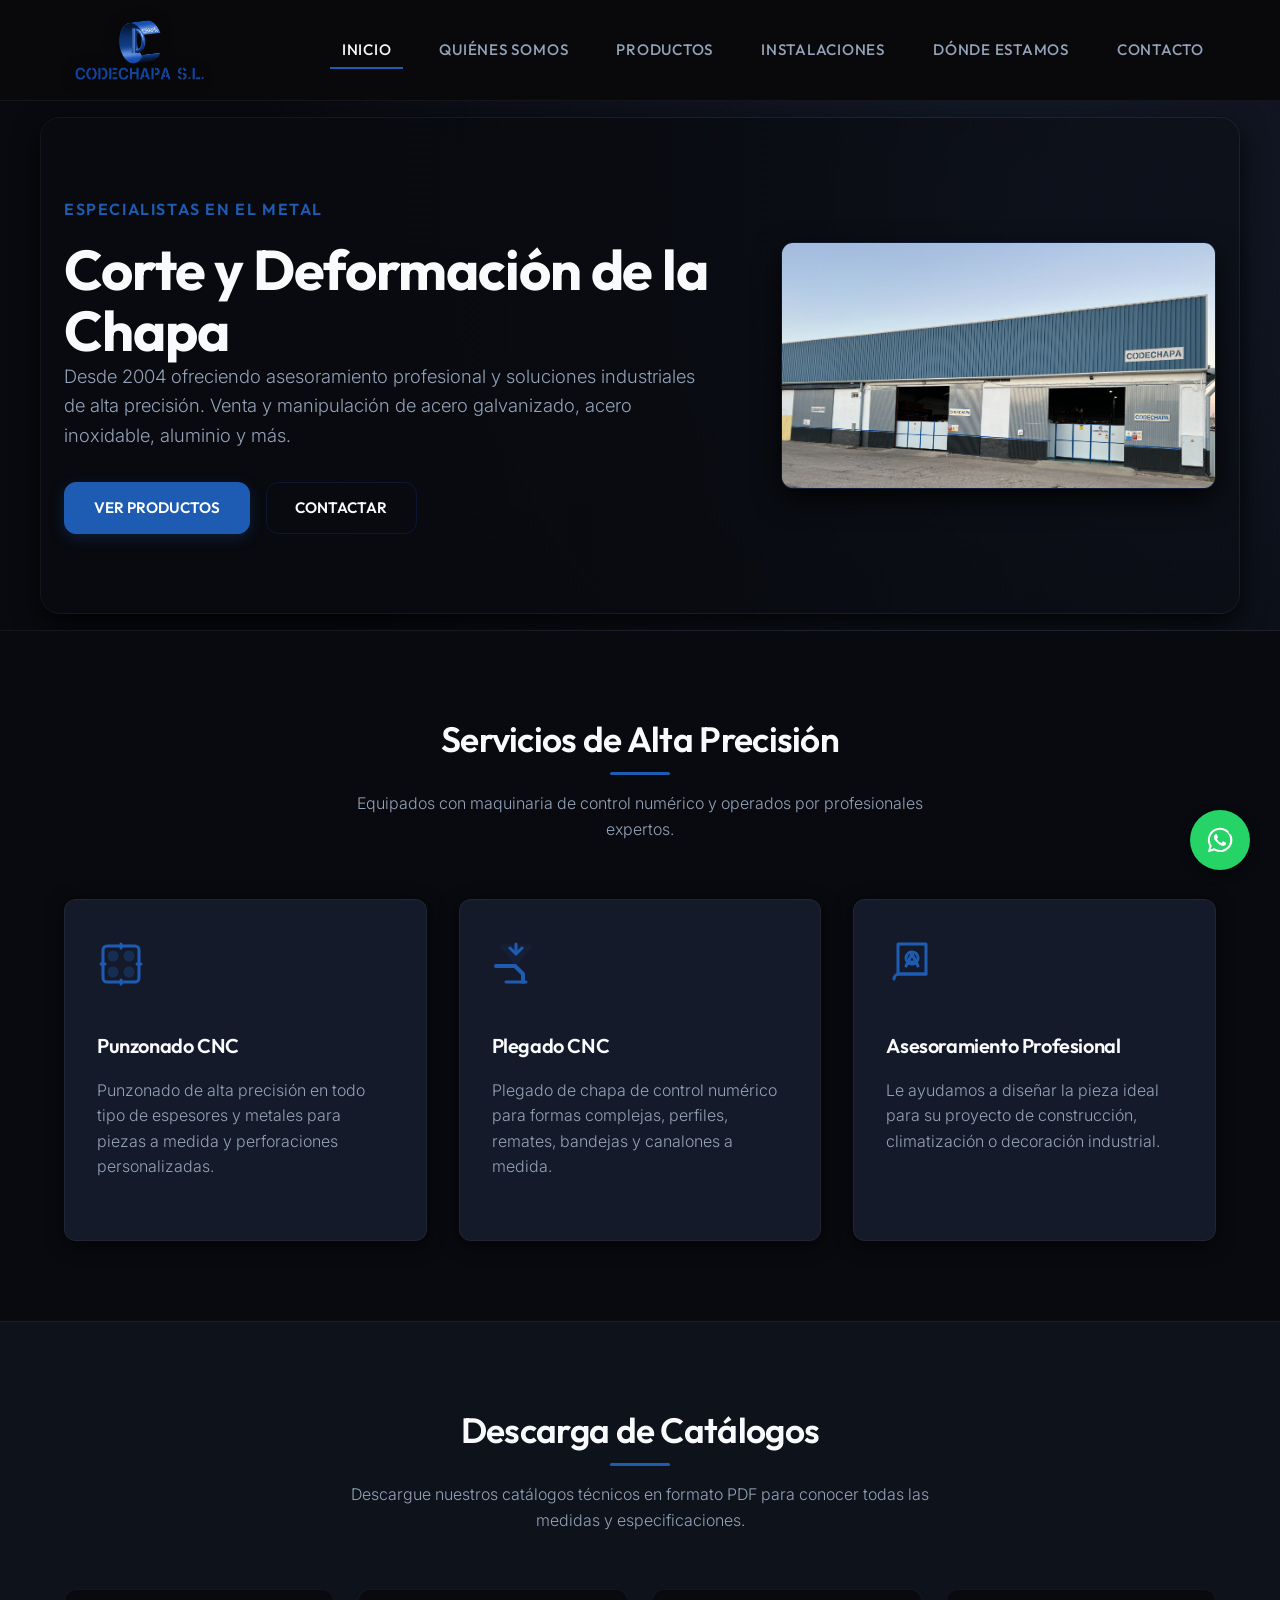
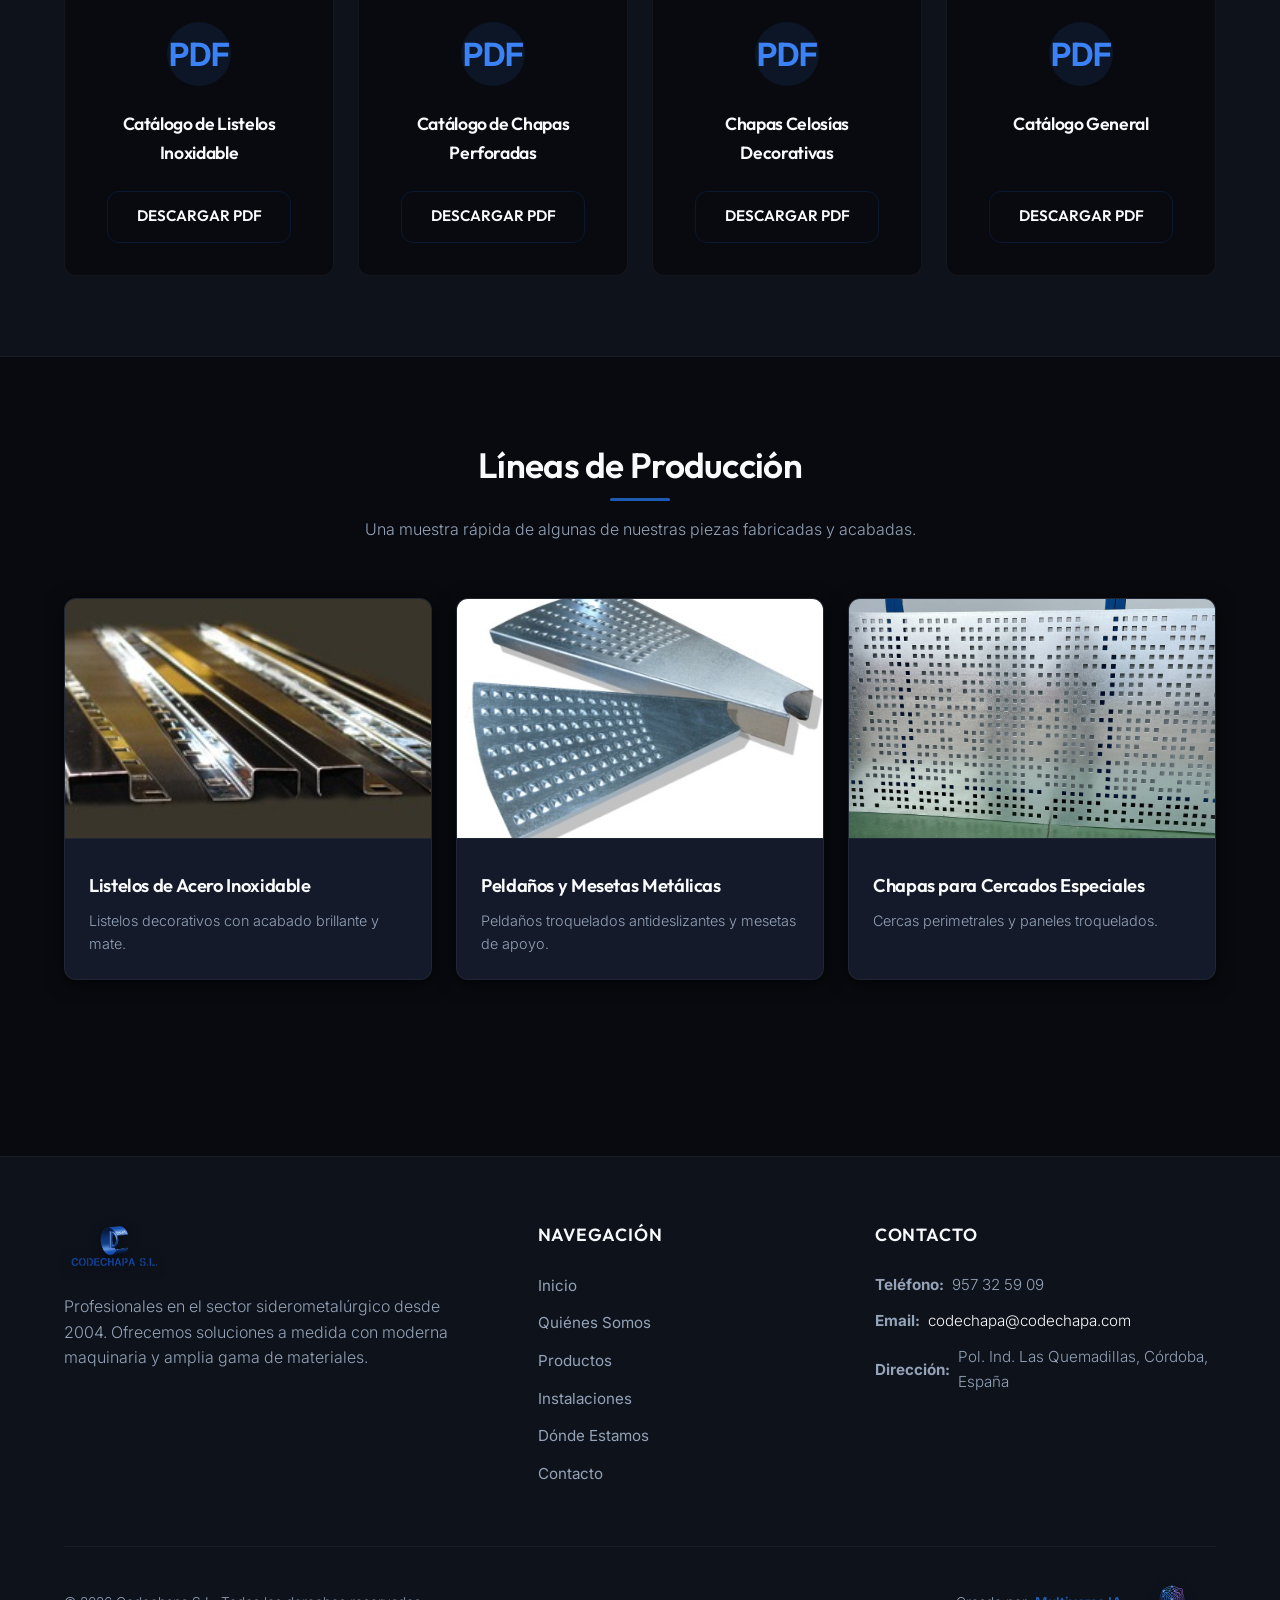
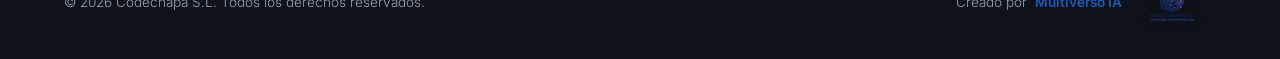
==== index.html @ 73afd5cc "Modernizacion de la web de Codechapa - Multiverso IA" ====
<!DOCTYPE html>
<html lang="es">
<head>
    <meta charset="UTF-8">
    <meta name="viewport" content="width=device-width, initial-scale=1.0">
    <title>Codechapa S.L. - Corte y Deformación de Chapa</title>
    <meta name="keywords" content="chapa, plegados, punzonar, frio, corte, deformación, galvanizado, aluminio, acero, troquelado, escalones, metalicos, rejas, perforado, vallas, decoración, metal, perfiles, mesetas, canalones, aleros, bafles, cnc, rotulos, carteles, estanterias" />
    <meta name="description" content="Codechapa, Corte y deformación de la Chapa, Venta de Galvanizado, Acero inoxidable, Aluminio, Punzonado CNC, Plegado CNC, Asesoramiento Profesional." />
    <link rel="stylesheet" href="assets/s.css">
</head>
<body>

    <!-- Cabecera -->
    <header class="site-header">
        <div class="header-container">
            <a href="index.html" class="logo-link">
                <img class="logo-img-banner" src="images/logomejorado_transparent.png" alt="Codechapa S.L. Logo">
            </a>
            <button class="nav-toggle" aria-label="Toggle navigation">
                <span></span>
                <span></span>
                <span></span>
            </button>
            <ul class="nav-menu">
                <li><a href="index.html" class="nav-link active">Inicio</a></li>
                <li><a href="quienes%20somos.html" class="nav-link">Quiénes Somos</a></li>
                <li><a href="Productos.html" class="nav-link">Productos</a></li>
                <li><a href="Instalaciones.html" class="nav-link">Instalaciones</a></li>
                <li><a href="Donde%20estamos.html" class="nav-link">Dónde Estamos</a></li>
                <li><a href="Contacto.html" class="nav-link">Contacto</a></li>
            </ul>
        </div>
    </header>

    <!-- Sección Hero con Video de Fondo -->
    <section class="hero" style="position: relative; overflow: hidden;">
        <!-- Video Background Container (Floating Rectangle) -->
        <div class="hero-video-container">
            <video class="hero-video-bg" autoplay loop muted playsinline>
                <source src="images/CODECHAPA_S.L._emblem_animation_1080p_202607062345.mp4" type="video/mp4">
                Your browser does not support the video tag.
            </video>
            <!-- Dark Overlay for Readability -->
            <div class="hero-overlay"></div>
        </div>
        
        <div class="container hero-grid">
            <div class="hero-content">
                <span class="hero-subtitle">Especialistas en el Metal</span>
                <h1>Corte y Deformación de la Chapa</h1>
                <p class="hero-description">Desde 2004 ofreciendo asesoramiento profesional y soluciones industriales de alta precisión. Venta y manipulación de acero galvanizado, acero inoxidable, aluminio y más.</p>
                <div class="hero-buttons">
                    <a href="Productos.html" class="btn btn-primary">Ver Productos</a>
                    <a href="Contacto.html" class="btn btn-secondary">Contactar</a>
                </div>
            </div>
            <div class="hero-image-wrapper">
                <img class="hero-image" src="images/IMG_6904.jpg" alt="Fachada de Codechapa S.L.">
            </div>
        </div>
    </section>

    <!-- Características/Servicios -->
    <section class="features-section">
        <div class="container">
            <div class="section-header">
                <h2>Servicios de Alta Precisión</h2>
                <p>Equipados con maquinaria de control numérico y operados por profesionales expertos.</p>
            </div>
            <div class="features-grid">
                <div class="feature-card">
                                        <div class="feature-icon">
                        <svg xmlns="http://www.w3.org/2000/svg" viewBox="0 0 24 24" width="48" height="48" fill="none" stroke="currentColor" stroke-width="1.5" stroke-linecap="round" stroke-linejoin="round">
                            <rect x="3" y="3" width="18" height="18" rx="2" stroke="currentColor" />
                            <circle cx="8" cy="8" r="2" fill="currentColor" opacity="0.3" stroke="currentColor" />
                            <circle cx="16" cy="8" r="2" fill="currentColor" opacity="0.3" stroke="currentColor" />
                            <circle cx="8" cy="16" r="2" fill="currentColor" opacity="0.3" stroke="currentColor" />
                            <circle cx="16" cy="16" r="2" fill="currentColor" opacity="0.3" stroke="currentColor" />
                            <path d="M12 2v2M12 20v2M2 12h2M20 12h2" stroke-dasharray="2 2" />
                        </svg>
                    </div>
                    <h3>Punzonado CNC</h3>
                    <p>Punzonado de alta precisión en todo tipo de espesores y metales para piezas a medida y perforaciones personalizadas.</p>
                </div>
                <div class="feature-card">
                                        <div class="feature-icon">
                        <svg xmlns="http://www.w3.org/2000/svg" viewBox="0 0 24 24" width="48" height="48" fill="none" stroke="currentColor" stroke-width="1.5" stroke-linecap="round" stroke-linejoin="round">
                            <path d="M5 3h14l-7 9z" fill="currentColor" opacity="0.1" />
                            <path d="M2 13h9.5l4 4V21" stroke-width="2" stroke="currentColor" />
                            <path d="M7 21h10" stroke="currentColor" />
                            <path d="M12 2v3M9 4l3 3 3-3" stroke="currentColor" />
                        </svg>
                    </div>
                    <h3>Plegado CNC</h3>
                    <p>Plegado de chapa de control numérico para formas complejas, perfiles, remates, bandejas y canalones a medida.</p>
                </div>
                <div class="feature-card">
                                        <div class="feature-icon">
                        <svg xmlns="http://www.w3.org/2000/svg" viewBox="0 0 24 24" width="48" height="48" fill="none" stroke="currentColor" stroke-width="1.5" stroke-linecap="round" stroke-linejoin="round">
                            <path d="M4 19.5A2.5 2.5 0 0 1 6.5 17H20" stroke="currentColor" />
                            <path d="M6 2v15H20V2H6z" stroke="currentColor" />
                            <circle cx="13" cy="9" r="3" stroke-dasharray="2 1" stroke="currentColor" />
                            <path d="M10 13l3-6 3 6" stroke="currentColor" />
                            <path d="M11 11h4" stroke="currentColor" />
                        </svg>
                    </div>
                    <h3>Asesoramiento Profesional</h3>
                    <p>Le ayudamos a diseñar la pieza ideal para su proyecto de construcción, climatización o decoración industrial.</p>
                </div>
            </div>
        </div>
    </section>

    <!-- Descarga de Catálogos -->
    <section class="catalog-section">
        <div class="container">
            <div class="section-header">
                <h2>Descarga de Catálogos</h2>
                <p>Descargue nuestros catálogos técnicos en formato PDF para conocer todas las medidas y especificaciones.</p>
            </div>
            <div class="catalog-grid">
                <div class="catalog-card">
                    <div class="pdf-icon">PDF</div>
                    <h3>Catálogo de Listelos Inoxidable</h3>
                    <a href="archivos/Listelos.pdf" class="btn btn-secondary btn-sm" target="_blank">Descargar PDF</a>
                </div>
                <div class="catalog-card">
                    <div class="pdf-icon">PDF</div>
                    <h3>Catálogo de Chapas Perforadas</h3>
                    <a href="archivos/CATALOGO_CHAPAS_PERFORADAS.pdf" class="btn btn-secondary btn-sm" target="_blank">Descargar PDF</a>
                </div>
                <div class="catalog-card">
                    <div class="pdf-icon">PDF</div>
                    <h3>Chapas Celosías Decorativas</h3>
                    <a href="archivos/CATALOGO_CELOSIAS_2023%20CODE.pdf" class="btn btn-secondary btn-sm" target="_blank">Descargar PDF</a>
                </div>
                <div class="catalog-card">
                    <div class="pdf-icon">PDF</div>
                    <h3>Catálogo General</h3>
                    <a href="archivos/Catalogo.pdf" class="btn btn-secondary btn-sm" target="_blank">Descargar PDF</a>
                </div>
            </div>
        </div>
    </section>

    <!-- Galería Destacada de Productos -->
    <section class="features-section">
        <div class="container">
            <div class="section-header">
                <h2>Líneas de Producción</h2>
                <p>Una muestra rápida de algunas de nuestras piezas fabricadas y acabadas.</p>
            </div>
            <div class="gallery-grid">
                <div class="gallery-card">
                    <a href="archivos/Listelos%201%20G.jpg" data-zoom>
                        <img class="gallery-card-img" src="archivos/Listelos%201.jpg" alt="Listelos Acero Inoxidable">
                    </a>
                    <div class="gallery-card-content">
                        <h3>Listelos de Acero Inoxidable</h3>
                        <p>Listelos decorativos con acabado brillante y mate.</p>
                    </div>
                </div>
                <div class="gallery-card">
                    <a href="archivos/escalones/GRUPO2.jpg" data-zoom>
                        <img class="gallery-card-img" src="archivos/escalones/GRUPO2.jpg" alt="Peldaños y Mesetas Metálicas">
                    </a>
                    <div class="gallery-card-content">
                        <h3>Peldaños y Mesetas Metálicas</h3>
                        <p>Peldaños troquelados antideslizantes y mesetas de apoyo.</p>
                    </div>
                </div>
                <div class="gallery-card">
                    <a href="images/CERCADO-3.jpg" data-zoom>
                        <img class="gallery-card-img" src="images/CERCADO-3.jpg" alt="Chapas para Cercados">
                    </a>
                    <div class="gallery-card-content">
                        <h3>Chapas para Cercados Especiales</h3>
                        <p>Cercas perimetrales y paneles troquelados.</p>
                    </div>
                </div>
            </div>
        </div>
    </section>

    <!-- Pie de página -->
    <footer class="site-footer">
        <div class="container">
            <div class="footer-grid">
                <div class="footer-col">
                    <img src="images/logomejorado_transparent.png" alt="Codechapa S.L." style="height: 50px; margin-bottom: 1rem; filter: drop-shadow(0 2px 6px rgba(0,0,0,0.5));">
                    <p>Profesionales en el sector siderometalúrgico desde 2004. Ofrecemos soluciones a medida con moderna maquinaria y amplia gama de materiales.</p>
                </div>
                <div class="footer-col">
                    <h4>Navegación</h4>
                    <ul class="footer-links">
                        <li><a href="index.html">Inicio</a></li>
                        <li><a href="quienes%20somos.html">Quiénes Somos</a></li>
                        <li><a href="Productos.html">Productos</a></li>
                        <li><a href="Instalaciones.html">Instalaciones</a></li>
                        <li><a href="Donde%20estamos.html">Dónde Estamos</a></li>
                        <li><a href="Contacto.html">Contacto</a></li>
                    </ul>
                </div>
                <div class="footer-col">
                    <h4>Contacto</h4>
                    <div class="footer-contact-info">
                        <p><strong>Teléfono:</strong> 957 32 59 09</p>
                        <p><strong>Email:</strong> <a href="mailto:codechapa@codechapa.com">codechapa@codechapa.com</a></p>
                        <p><strong>Dirección:</strong> Pol. Ind. Las Quemadillas, Córdoba, España</p>
                    </div>
                </div>
            </div>
            <div class="footer-bottom">
                <p>&copy; 2026 Codechapa S.L. Todos los derechos reservados.</p>
                                <p style="display: flex; align-items: center; gap: 0.5rem; justify-content: center; flex-wrap: wrap;">
                    Creado por 
                    <a href="https://www.multiversoia.com" target="_blank" rel="noopener noreferrer" style="color: var(--accent); font-weight: 600; display: inline-flex; align-items: center; gap: 0.35rem; text-decoration: none; transition: var(--transition);">
                        Multiverso IA
                        <img src="images/multiverso_logo.png" alt="Multiverso IA" style="height: 48px; width: auto; vertical-align: middle; filter: drop-shadow(0 2px 6px rgba(0,0,0,0.4));">
                    </a>
                </p>
            </div>
        </div>
    </footer>

    <!-- Lightbox Modal -->
    <div id="lightbox" class="lightbox-modal">
        <div class="lightbox-content">
            <button class="lightbox-close">&times;</button>
            <img class="lightbox-img" src="" alt="Ampliado">
        </div>
    </div>

    <!-- Scripts comunes -->
    <script>
        // Hamburguesa
        const navToggle = document.querySelector('.nav-toggle');
        const navMenu = document.querySelector('.nav-menu');
        if (navToggle && navMenu) {
            navToggle.addEventListener('click', () => {
                navToggle.classList.toggle('active');
                navMenu.classList.toggle('active');
            });
        }

        // Lightbox
        const lightbox = document.getElementById('lightbox');
        const lightboxImg = lightbox ? lightbox.querySelector('.lightbox-img') : null;
        const lightboxClose = lightbox ? lightbox.querySelector('.lightbox-close') : null;

        document.querySelectorAll('[data-zoom]').forEach(item => {
            item.addEventListener('click', (e) => {
                e.preventDefault();
                const targetSrc = item.getAttribute('href') || item.querySelector('img').getAttribute('src');
                if (lightbox && lightboxImg && targetSrc) {
                    lightboxImg.src = targetSrc;
                    lightbox.classList.add('active');
                    document.body.style.overflow = 'hidden';
                }
            });
        });

        if (lightbox) {
            lightbox.addEventListener('click', (e) => {
                if (e.target === lightbox || e.target === lightboxClose || e.target.classList.contains('lightbox-close')) {
                    lightbox.classList.remove('active');
                    document.body.style.overflow = '';
                }
            });
        }
    </script>
    <!-- Botón Flotante de WhatsApp -->
    <a href="https://wa.me/34957325909" class="whatsapp-float" target="_blank" rel="noopener noreferrer" aria-label="Chat on WhatsApp">
        <svg xmlns="http://www.w3.org/2000/svg" viewBox="0 0 448 512" width="28" height="28" fill="currentColor">
            <path d="M380.9 97.1C339 55.1 283.2 32 223.9 32c-122.4 0-222 99.6-222 222 0 39.1 10.2 77.3 29.6 111L3 480l117.7-30.9c32.4 17.7 68.9 27 106.1 27h.1c122.3 0 224.1-99.6 224.1-222 0-59.3-25.2-115-67.1-117zm-157 341.6c-33.2 0-65.7-8.9-94-25.7l-6.7-4-69.8 18.3L72 359.2l-4.4-7c-18.5-29.4-28.2-63.3-28.2-98.2 0-101.7 82.8-184.5 184.6-184.5 49.3 0 95.6 19.2 130.4 54.1 34.8 34.9 56.2 81.2 56.1 130.5 0 101.8-84.9 184.6-186.6 184.6zm101.2-138.2c-5.5-2.8-32.8-16.2-37.9-18-5.1-1.9-8.8-2.8-12.5 2.8-3.7 5.6-14.3 18-17.6 21.8-3.2 3.7-6.5 4.2-12 1.4-32.6-16.3-54-29.1-75.5-66-5.7-9.8 5.7-9.1 16.3-30.3 1.8-3.7 .9-6.9-.5-9.7-1.4-2.8-12.5-30.1-17.1-41.2-4.5-10.8-9.1-9.3-12.5-9.5-3.2-.2-6.9-.2-10.6-.2-3.7 0-9.7 1.4-14.8 6.9-5.1 5.6-19.4 19-19.4 46.3 0 27.3 19.9 53.7 22.6 57.4 2.8 3.7 39.1 59.7 94.8 83.8 35.2 15.2 49 16.5 66.6 13.9 10.7-1.6 32.8-13.4 37.4-26.4 4.6-13 4.6-24.1 3.2-26.4-1.3-2.5-5-3.9-10.5-6.6z"/>
        </svg>
    </a>

</body>
</html>
---- assets/s.css ----
@import url('https://fonts.googleapis.com/css2?family=Inter:wght@300;400;500;600&family=Montserrat:wght@400;600;700&family=Outfit:wght@300;400;500;600;700&display=swap');

:root {
    --bg-primary: #080a0f; /* Darker Slate Black background */
    --bg-secondary: #0e121b; /* Dark Slate footer background */
    --bg-card: #141a29; /* Card background */
    --border-color: rgba(255, 255, 255, 0.05);
    --border-highlight: rgba(16, 64, 152, 0.25); /* matching logo royal blue */
    --text-primary: #f8fafc;
    --text-secondary: #94a3b8;
    --accent: #1e5cb3; /* Royal blue brand accent */
    --accent-hover: #3b82f6; /* Bright hover blue */
    --accent-glow: rgba(30, 92, 179, 0.25);
    --font-heading: 'Outfit', 'Montserrat', sans-serif;
    --font-body: 'Inter', sans-serif;
    --transition: all 0.3s cubic-bezier(0.4, 0, 0.2, 1);
    --shadow: 0 4px 20px -2px rgba(0, 0, 0, 0.8);
    --shadow-lg: 0 10px 30px -3px rgba(0, 0, 0, 0.95);
    --border-radius: 12px;
    --max-width: 1200px;
}

* {
    margin: 0;
    padding: 0;
    box-sizing: border-box;
}

body {
    background-color: var(--bg-primary);
    color: var(--text-primary);
    font-family: var(--font-body);
    line-height: 1.6;
    overflow-x: hidden;
    -webkit-font-smoothing: antialiased;
}

/* Typography styles matching old CSS classes but modernizing them */
h1, h2, h3, h4, .heading {
    font-family: var(--font-heading);
    font-weight: 600;
    color: var(--text-primary);
    letter-spacing: -0.02em;
}

h1 {
    font-size: clamp(2rem, 5vw, 3.5rem);
    line-height: 1.1;
    font-weight: 700;
}

h2 {
    font-size: clamp(1.5rem, 3vw, 2.2rem);
    margin-bottom: 1rem;
    position: relative;
    padding-bottom: 0.5rem;
}

h2::after {
    content: '';
    position: absolute;
    bottom: 0;
    left: 0;
    width: 60px;
    height: 3px;
    background-color: var(--accent);
    border-radius: 2px;
}

h3 {
    font-size: 1.25rem;
    margin-bottom: 0.75rem;
}

p, .normal {
    font-size: 1rem;
    color: var(--text-secondary);
    margin-bottom: 1.25rem;
    font-weight: 300;
}

.normalblack {
    color: #111115;
}

a {
    color: var(--text-primary);
    text-decoration: none;
    transition: var(--transition);
}

a:hover {
    color: var(--accent);
}

/* Page Layout Container */
.container {
    max-width: var(--max-width);
    margin: 0 auto;
    padding: 0 1.5rem;
}

/* Unified Navigation Header */
.site-header {
    background-color: rgba(10, 10, 12, 0.85);
    backdrop-filter: blur(12px);
    -webkit-backdrop-filter: blur(12px);
    border-bottom: 1px solid var(--border-color);
    position: sticky;
    top: 0;
    z-index: 1000;
}

.header-container {
    display: flex;
    justify-content: space-between;
    align-items: center;
    height: 100px;
    max-width: var(--max-width);
    margin: 0 auto;
    padding: 0 1.5rem;
    transition: var(--transition);
}

.logo-link {
    display: flex;
    align-items: center;
    gap: 0.75rem;
}

.logo-link {
    display: flex;
    align-items: center;
    max-width: 50%;
}

.logo-img-banner {
    height: 75px;
    width: auto;
    max-width: 100%;
    object-fit: contain;
    filter: drop-shadow(0 2px 8px rgba(0, 0, 0, 0.4));
    transition: var(--transition);
}

@media (max-width: 1200px) {
    .logo-img-banner {
        height: 60px;
    }
}

@media (max-width: 768px) {
    .logo-link {
        max-width: calc(100% - 60px);
    }
    .logo-img-banner {
        height: 50px;
    }
}

.nav-menu {
    display: flex;
    gap: 1.5rem;
    list-style: none;
}

.nav-link {
    font-family: var(--font-heading);
    font-size: 0.95rem;
    font-weight: 500;
    text-transform: uppercase;
    letter-spacing: 0.05em;
    color: var(--text-secondary);
    padding: 0.5rem 0.75rem;
    border-bottom: 2px solid transparent;
    transition: var(--transition);
}

.nav-link:hover, .nav-link.active {
    color: var(--text-primary);
    border-bottom-color: var(--accent);
}

/* Mobile Hamburguer Menu */
.nav-toggle {
    display: none;
    background: none;
    border: none;
    cursor: pointer;
    padding: 0.5rem;
}

.nav-toggle span {
    display: block;
    width: 25px;
    height: 2px;
    background-color: var(--text-primary);
    margin: 5px 0;
    transition: var(--transition);
}

/* Mobile Nav Active states */
.nav-toggle.active span:nth-child(1) {
    transform: rotate(45deg) translate(5px, 5px);
}
.nav-toggle.active span:nth-child(2) {
    opacity: 0;
}
.nav-toggle.active span:nth-child(3) {
    transform: rotate(-45deg) translate(6px, -6px);
}

/* Hero Section */
.hero {
    position: relative;
    padding: 6rem 0;
    background: radial-gradient(circle at 80% 20%, var(--bg-card) 0%, var(--bg-primary) 70%);
    border-bottom: 1px solid var(--border-color);
    overflow: hidden;
}

.hero-grid {
    display: grid;
    grid-template-columns: 1.2fr 0.8fr;
    gap: 4rem;
    align-items: center;
}

.hero-content {
    max-width: 650px;
}

.hero-subtitle {
    color: var(--accent);
    font-family: var(--font-heading);
    font-weight: 600;
    text-transform: uppercase;
    letter-spacing: 0.1em;
    margin-bottom: 1rem;
    display: inline-block;
}

.hero-description {
    font-size: 1.15rem;
    margin-bottom: 2rem;
}

.hero-buttons {
    display: flex;
    gap: 1rem;
    flex-wrap: wrap;
}

.btn {
    display: inline-flex;
    align-items: center;
    justify-content: center;
    padding: 0.8rem 1.8rem;
    font-family: var(--font-heading);
    font-size: 0.95rem;
    font-weight: 600;
    text-transform: uppercase;
    border-radius: var(--border-radius);
    transition: var(--transition);
    cursor: pointer;
}

.btn-primary {
    background-color: var(--accent);
    color: #fff;
    border: 1px solid var(--accent);
    box-shadow: 0 4px 14px var(--accent-glow);
}

.btn-primary:hover {
    background-color: var(--accent-hover);
    border-color: var(--accent-hover);
    transform: translateY(-2px);
    box-shadow: 0 6px 20px var(--accent-glow);
}

.btn-secondary {
    background-color: transparent;
    color: var(--text-primary);
    border: 1px solid var(--border-highlight);
}

.btn-secondary:hover {
    background-color: rgba(255, 255, 255, 0.05);
    border-color: var(--text-primary);
    transform: translateY(-2px);
}

.hero-image-wrapper {
    position: relative;
    display: flex;
    justify-content: center;
}

.hero-image {
    width: 100%;
    max-width: 450px;
    height: auto;
    border-radius: var(--border-radius);
    border: 1px solid var(--border-highlight);
    box-shadow: var(--shadow-lg);
    object-fit: cover;
}

/* Feature grid on index2.html */
.features-section {
    padding: 5rem 0;
}

.section-header {
    text-align: center;
    max-width: 600px;
    margin: 0 auto 3.5rem auto;
}

.section-header h2::after {
    left: 50%;
    transform: translateX(-50%);
}

.section-header p {
    margin-top: 1rem;
}

.features-grid {
    display: grid;
    grid-template-columns: repeat(auto-fit, minmax(280px, 1fr));
    gap: 2rem;
}

.feature-card {
    background-color: var(--bg-card);
    border: 1px solid var(--border-color);
    border-radius: var(--border-radius);
    padding: 2.5rem 2rem;
    transition: var(--transition);
    box-shadow: var(--shadow);
}

.feature-card:hover {
    transform: translateY(-5px);
    border-color: var(--accent);
    box-shadow: var(--shadow-lg);
}

.feature-icon {
    font-size: 2.5rem;
    color: var(--accent);
    margin-bottom: 1.5rem;
}

.feature-card h3 {
    margin-bottom: 1rem;
}

/* Catalog Downloads section */
.catalog-section {
    padding: 5rem 0;
    background-color: var(--bg-secondary);
    border-top: 1px solid var(--border-color);
    border-bottom: 1px solid var(--border-color);
}

.catalog-grid {
    display: grid;
    grid-template-columns: repeat(auto-fit, minmax(240px, 1fr));
    gap: 1.5rem;
}

.catalog-card {
    background-color: var(--bg-primary);
    border: 1px solid var(--border-color);
    border-radius: var(--border-radius);
    padding: 2rem;
    display: flex;
    flex-direction: column;
    align-items: center;
    text-align: center;
    transition: var(--transition);
}

.catalog-card:hover {
    border-color: var(--accent);
    box-shadow: var(--shadow);
}

.pdf-icon {
    width: 64px;
    height: 64px;
    background: rgba(59, 130, 246, 0.1);
    border-radius: 50%;
    display: flex;
    align-items: center;
    justify-content: center;
    color: #3b82f6;
    font-size: 2rem;
    font-weight: 700;
    margin-bottom: 1.5rem;
}

.catalog-card h3 {
    font-size: 1.1rem;
    margin-bottom: 1.5rem;
    flex-grow: 1;
}

/* Page Banner/Hero Header for subpages */
.page-header {
    background: linear-gradient(135deg, var(--bg-card) 0%, var(--bg-primary) 100%);
    border-bottom: 1px solid var(--border-color);
    padding: 4rem 0;
    text-align: center;
}

.page-header h1::after {
    content: '';
    display: block;
    width: 80px;
    height: 4px;
    background-color: var(--accent);
    margin: 1rem auto 0 auto;
    border-radius: 2px;
}

/* Content block styles for subpages */
.content-section {
    padding: 5rem 0;
}

.split-layout {
    display: grid;
    grid-template-columns: 1.2fr 0.8fr;
    gap: 4rem;
    align-items: flex-start;
}

/* Product catalog page styles */
.products-section {
    padding: 5rem 0;
}

.products-grid {
    display: flex;
    flex-direction: column;
    gap: 4rem;
}

.product-row {
    display: grid;
    grid-template-columns: 1fr 1fr;
    gap: 3.5rem;
    align-items: center;
    background-color: var(--bg-card);
    border: 1px solid var(--border-color);
    border-radius: var(--border-radius);
    padding: 3rem;
    box-shadow: var(--shadow);
}

.product-row:nth-child(even) {
    direction: rtl;
}

.product-row:nth-child(even) .product-content {
    direction: ltr;
}

.product-row:nth-child(even) .product-gallery {
    direction: ltr;
}

.product-content h3 {
    font-size: 1.8rem;
    color: var(--text-primary);
    margin-bottom: 1rem;
    position: relative;
    padding-bottom: 0.5rem;
}

.product-content h3::after {
    content: '';
    position: absolute;
    bottom: 0;
    left: 0;
    width: 40px;
    height: 2px;
    background-color: var(--accent);
}

.product-content p {
    font-size: 1.05rem;
    margin-bottom: 2rem;
}

.product-gallery {
    display: grid;
    grid-template-columns: 1fr 1fr;
    gap: 1rem;
}

.product-gallery-item {
    position: relative;
    border-radius: 8px;
    overflow: hidden;
    border: 1px solid var(--border-color);
    box-shadow: var(--shadow);
    cursor: pointer;
    aspect-ratio: 4/3;
}

.product-gallery-item img {
    width: 100%;
    height: 100%;
    object-fit: cover;
    transition: var(--transition);
}

.product-gallery-item:hover img {
    transform: scale(1.08);
}

.gallery-overlay {
    position: absolute;
    inset: 0;
    background-color: rgba(0, 0, 0, 0.4);
    opacity: 0;
    display: flex;
    align-items: center;
    justify-content: center;
    transition: var(--transition);
}

.product-gallery-item:hover .gallery-overlay {
    opacity: 1;
}

.gallery-overlay span {
    background-color: rgba(0, 0, 0, 0.7);
    color: var(--text-primary);
    padding: 0.5rem 1rem;
    border-radius: 20px;
    font-size: 0.85rem;
    font-weight: 500;
    border: 1px solid rgba(255,255,255,0.2);
}

.product-gallery-item.span-2 {
    grid-column: span 2;
    aspect-ratio: 16/9;
}

/* Installations Page Gallery */
.gallery-grid {
    display: grid;
    grid-template-columns: repeat(auto-fit, minmax(320px, 1fr));
    gap: 1.5rem;
}

.gallery-card {
    background-color: var(--bg-card);
    border: 1px solid var(--border-color);
    border-radius: var(--border-radius);
    overflow: hidden;
    box-shadow: var(--shadow);
}

.gallery-card-img {
    width: 100%;
    height: 240px;
    object-fit: cover;
    border-bottom: 1px solid var(--border-color);
    cursor: pointer;
    transition: var(--transition);
}

.gallery-card-img:hover {
    opacity: 0.9;
}

.gallery-card-content {
    padding: 1.5rem;
}

.gallery-card-content h3 {
    font-size: 1.15rem;
    margin-bottom: 0.5rem;
}

.gallery-card-content p {
    font-size: 0.9rem;
    margin-bottom: 0;
}

/* Maps and contact details layout */
.map-container {
    width: 100%;
    height: 450px;
    border-radius: var(--border-radius);
    border: 1px solid var(--border-highlight);
    box-shadow: var(--shadow-lg);
    overflow: hidden;
    margin-bottom: 2rem;
}

.map-container iframe {
    width: 100%;
    height: 100%;
    border: 0;
}

.map-split {
    display: grid;
    grid-template-columns: 1.2fr 0.8fr;
    gap: 3rem;
    align-items: flex-start;
}

.static-map-wrapper {
    background-color: var(--bg-card);
    border: 1px solid var(--border-color);
    border-radius: var(--border-radius);
    padding: 1.5rem;
    box-shadow: var(--shadow);
    text-align: center;
}

.static-map-img {
    width: 100%;
    height: auto;
    border-radius: 8px;
    border: 1px solid var(--border-color);
    margin-top: 1rem;
}

/* Contact Cards and Forms */
.contact-grid {
    display: grid;
    grid-template-columns: 0.8fr 1.2fr;
    gap: 4rem;
}

.contact-info-cards {
    display: flex;
    flex-direction: column;
    gap: 1.5rem;
}

.contact-card {
    background-color: var(--bg-card);
    border: 1px solid var(--border-color);
    border-radius: var(--border-radius);
    padding: 2rem;
    display: flex;
    align-items: flex-start;
    gap: 1.5rem;
    box-shadow: var(--shadow);
    transition: var(--transition);
}

.contact-card:hover {
    border-color: var(--accent);
}

.contact-icon {
    font-size: 2rem;
    color: var(--accent);
    flex-shrink: 0;
}

.contact-details h3 {
    font-size: 1.15rem;
    margin-bottom: 0.5rem;
}

.contact-details p {
    margin-bottom: 0.5rem;
    font-size: 0.95rem;
}

.contact-link {
    display: inline-flex;
    align-items: center;
    color: var(--accent);
    font-weight: 500;
    font-size: 0.9rem;
    gap: 0.25rem;
}

.contact-link:hover {
    text-decoration: underline;
    color: var(--accent-hover);
}

.social-buttons {
    display: flex;
    gap: 1rem;
    margin-top: 1rem;
}

.social-btn {
    flex: 1;
    display: flex;
    align-items: center;
    justify-content: center;
    gap: 0.5rem;
    padding: 0.75rem 1rem;
    border-radius: 8px;
    font-weight: 600;
    font-size: 0.85rem;
    text-transform: uppercase;
    transition: var(--transition);
    color: #fff;
}

.whatsapp-btn {
    background-color: #25d366;
}
.whatsapp-btn:hover {
    background-color: #128c7e;
    transform: translateY(-2px);
}

.telegram-btn {
    background-color: #0088cc;
}
.telegram-btn:hover {
    background-color: #006699;
    transform: translateY(-2px);
}

/* Forms */
.contact-form-wrapper {
    background-color: var(--bg-card);
    border: 1px solid var(--border-color);
    border-radius: var(--border-radius);
    padding: 3rem;
    box-shadow: var(--shadow);
}

.form-group {
    margin-bottom: 1.5rem;
}

.form-group label {
    display: block;
    font-size: 0.9rem;
    color: var(--text-primary);
    margin-bottom: 0.5rem;
    font-weight: 500;
}

.form-control {
    width: 100%;
    background-color: var(--bg-primary);
    border: 1px solid var(--border-color);
    border-radius: 8px;
    padding: 0.8rem 1rem;
    color: var(--text-primary);
    font-family: var(--font-body);
    font-size: 0.95rem;
    transition: var(--transition);
}

.form-control:focus {
    outline: none;
    border-color: var(--accent);
    box-shadow: 0 0 0 3px var(--accent-glow);
}

textarea.form-control {
    min-height: 150px;
    resize: vertical;
}

.form-status {
    margin-top: 1rem;
    padding: 1rem;
    border-radius: 8px;
    font-size: 0.9rem;
    display: none;
}

.form-status.success {
    display: block;
    background-color: rgba(34, 197, 94, 0.1);
    border: 1px solid rgba(34, 197, 94, 0.3);
    color: #4ade80;
}

.form-status.error {
    display: block;
    background-color: rgba(239, 68, 68, 0.1);
    border: 1px solid rgba(239, 68, 68, 0.3);
    color: #f87171;
}

/* Lightbox Modal */
.lightbox-modal {
    position: fixed;
    inset: 0;
    background-color: rgba(0, 0, 0, 0.95);
    z-index: 2000;
    display: none;
    align-items: center;
    justify-content: center;
    padding: 2rem;
    opacity: 0;
    transition: opacity 0.3s ease;
}

.lightbox-modal.active {
    display: flex;
    opacity: 1;
}

.lightbox-content {
    position: relative;
    max-width: 90%;
    max-height: 85%;
}

.lightbox-img {
    max-width: 100%;
    max-height: 100%;
    object-fit: contain;
    border-radius: 4px;
    box-shadow: 0 0 40px rgba(0, 0, 0, 0.8);
    border: 1px solid rgba(255,255,255,0.1);
}

.lightbox-close {
    position: absolute;
    top: -40px;
    right: 0;
    background: none;
    border: none;
    color: var(--text-primary);
    font-size: 2rem;
    cursor: pointer;
    transition: var(--transition);
}

.lightbox-close:hover {
    color: var(--accent);
}

/* Site Footer */
.site-footer {
    background-color: var(--bg-secondary);
    border-top: 1px solid var(--border-color);
    padding: 4rem 0 2rem 0;
    margin-top: 6rem;
}

.footer-grid {
    display: grid;
    grid-template-columns: 1.2fr 0.8fr 1fr;
    gap: 4rem;
    margin-bottom: 3rem;
}

.footer-col h4 {
    font-family: var(--font-heading);
    font-size: 1.1rem;
    font-weight: 600;
    text-transform: uppercase;
    letter-spacing: 0.05em;
    margin-bottom: 1.5rem;
    color: var(--text-primary);
}

.footer-links {
    list-style: none;
}

.footer-links li {
    margin-bottom: 0.75rem;
}

.footer-links a {
    color: var(--text-secondary);
    font-size: 0.95rem;
}

.footer-links a:hover {
    color: var(--accent);
    padding-left: 4px;
}

.footer-contact-info p {
    font-size: 0.95rem;
    margin-bottom: 0.75rem;
    display: flex;
    align-items: center;
    gap: 0.5rem;
}

.footer-bottom {
    border-top: 1px solid var(--border-color);
    padding-top: 2rem;
    display: flex;
    justify-content: space-between;
    align-items: center;
    flex-wrap: wrap;
    gap: 1rem;
}

.footer-bottom p {
    font-size: 0.85rem;
    color: var(--text-secondary);
    margin-bottom: 0;
}

/* Splash Screen (index.html) Styles */
.splash-wrapper {
    height: 100vh;
    display: flex;
    align-items: center;
    justify-content: center;
    background: radial-gradient(circle at center, #181822 0%, #050507 100%);
    padding: 2rem;
}

.splash-card {
    background-color: rgba(24, 24, 34, 0.75);
    border: 1px solid var(--border-highlight);
    border-radius: 20px;
    padding: 3.5rem 2.5rem;
    text-align: center;
    max-width: 600px;
    backdrop-filter: blur(20px);
    -webkit-backdrop-filter: blur(20px);
    box-shadow: var(--shadow-lg);
    animation: fadeInScale 0.8s cubic-bezier(0.16, 1, 0.3, 1) forwards;
}

@keyframes fadeInScale {
    from {
        opacity: 0;
        transform: scale(0.95) translateY(10px);
    }
    to {
        opacity: 1;
        transform: scale(1) translateY(0);
    }
}

.splash-img-container {
    margin-bottom: 2rem;
    border-radius: var(--border-radius);
    overflow: hidden;
    border: 1px solid var(--border-color);
    box-shadow: var(--shadow);
}

.splash-img {
    max-width: 100%;
    height: auto;
    display: block;
}

.splash-card h1 {
    font-size: 2.2rem;
    margin-bottom: 0.75rem;
}

.splash-card p {
    font-size: 1.05rem;
    margin-bottom: 2rem;
}

/* Responsive Breakpoints */
@media (max-width: 992px) {
    .hero-grid, .split-layout, .map-split, .contact-grid {
        grid-template-columns: 1fr;
        gap: 3rem;
    }
    
    .hero-image-wrapper {
        order: -1;
    }
    
    .footer-grid {
        grid-template-columns: 1fr 1fr;
    }
}

@media (max-width: 768px) {
    .header-container {
        height: 75px;
    }
    
    .nav-toggle {
        display: block;
    }
    
    .nav-menu {
        position: fixed;
        top: 75px;
        left: 0;
        width: 100%;
        height: calc(100vh - 75px);
        background-color: var(--bg-primary);
        flex-direction: column;
        align-items: center;
        padding-top: 3rem;
        gap: 2rem;
        transform: translateX(-100%);
        transition: transform 0.4s cubic-bezier(0.16, 1, 0.3, 1);
        border-top: 1px solid var(--border-color);
    }
    
    .nav-menu.active {
        transform: translateX(0);
    }
    
    .nav-link {
        font-size: 1.2rem;
    }
    
    .footer-grid {
        grid-template-columns: 1fr;
        gap: 2rem;
    }
    
    .product-row {
        grid-template-columns: 1fr;
        padding: 2rem;
        gap: 2rem;
    }
    
    .product-row:nth-child(even) {
        direction: ltr;
    }
    
    .contact-form-wrapper {
        padding: 2rem 1.5rem;
    }
}


/* Boton Flotante de WhatsApp */
.whatsapp-float {
    position: fixed;
    bottom: 30px;
    right: 30px;
    background-color: #25d366;
    color: white;
    border-radius: 50%;
    width: 60px;
    height: 60px;
    display: flex;
    align-items: center;
    justify-content: center;
    box-shadow: 0 4px 12px rgba(0, 0, 0, 0.4);
    z-index: 9999;
    transition: all 0.3s ease;
    animation: pulseWhatsapp 2s infinite;
}

.whatsapp-float:hover {
    background-color: #128c7e;
    transform: scale(1.1);
    box-shadow: 0 6px 16px rgba(0, 0, 0, 0.5);
    color: white;
}

@keyframes pulseWhatsapp {
    0% {
        box-shadow: 0 0 0 0 rgba(37, 211, 102, 0.5);
    }
    70% {
        box-shadow: 0 0 0 15px rgba(37, 211, 102, 0);
    }
    100% {
        box-shadow: 0 0 0 0 rgba(37, 211, 102, 0);
    }
}

@media (max-width: 768px) {
    .whatsapp-float {
        bottom: 20px;
        right: 20px;
        width: 52px;
        height: 52px;
    }
    .whatsapp-float svg {
        width: 26px;
        height: 26px;
    }
}

/* Hero Background Video */
.hero-video-container {
    position: absolute;
    top: 1rem;
    bottom: 1rem;
    left: 50%;
    width: calc(100% - 3rem);
    max-width: var(--max-width);
    transform: translateX(-50%);
    border-radius: 20px;
    overflow: hidden;
    border: 1px solid var(--border-color);
    box-shadow: var(--shadow-lg);
    z-index: 1;
}

.hero-video-bg {
    position: absolute;
    top: 50%;
    left: 50%;
    width: 100%;
    height: 100%;
    z-index: 1;
    transform: translate(-50%, -50%) scale(1.12);
    object-fit: contain;
    pointer-events: none;
}

.hero-overlay {
    position: absolute;
    inset: 0;
    background: linear-gradient(90deg, rgba(8, 10, 15, 0.96) 0%, rgba(8, 10, 15, 0.85) 50%, rgba(8, 10, 15, 0.4) 100%);
    z-index: 2;
}

.hero-grid {
    position: relative;
    z-index: 3;
}
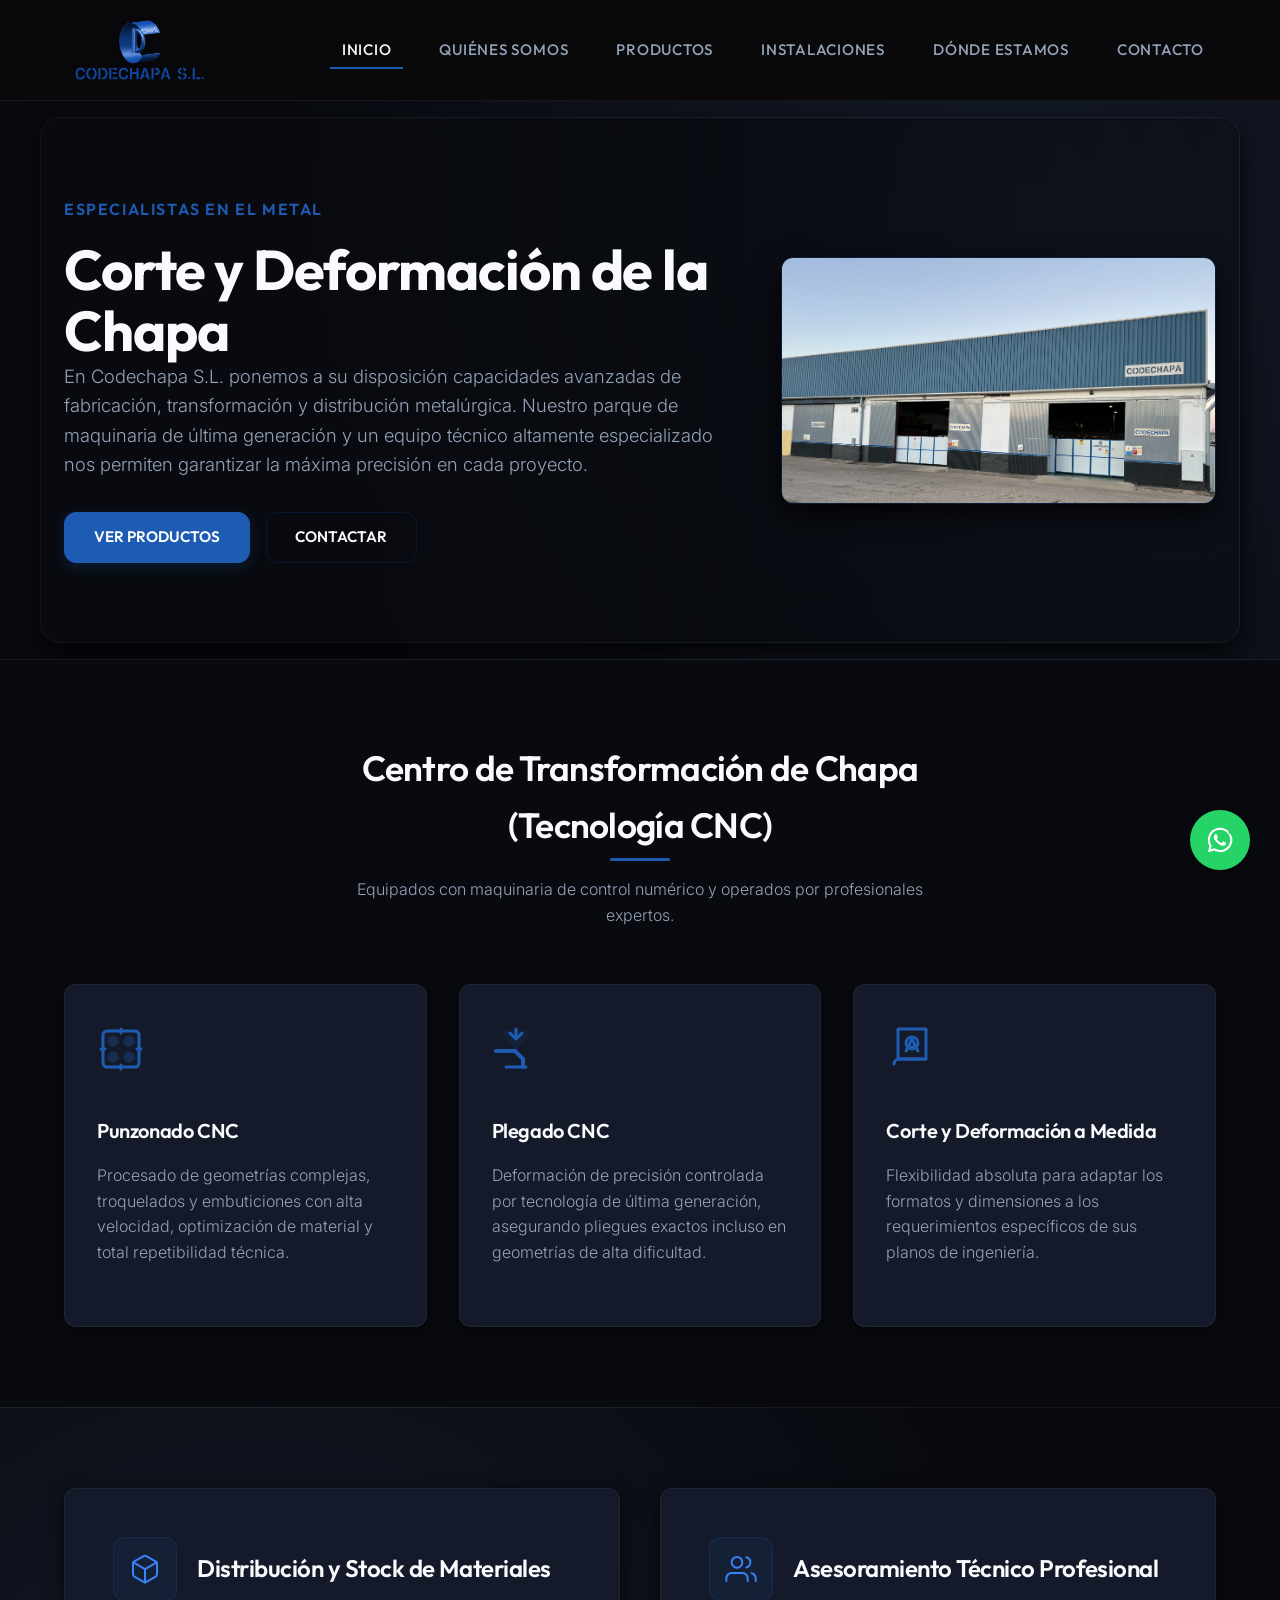
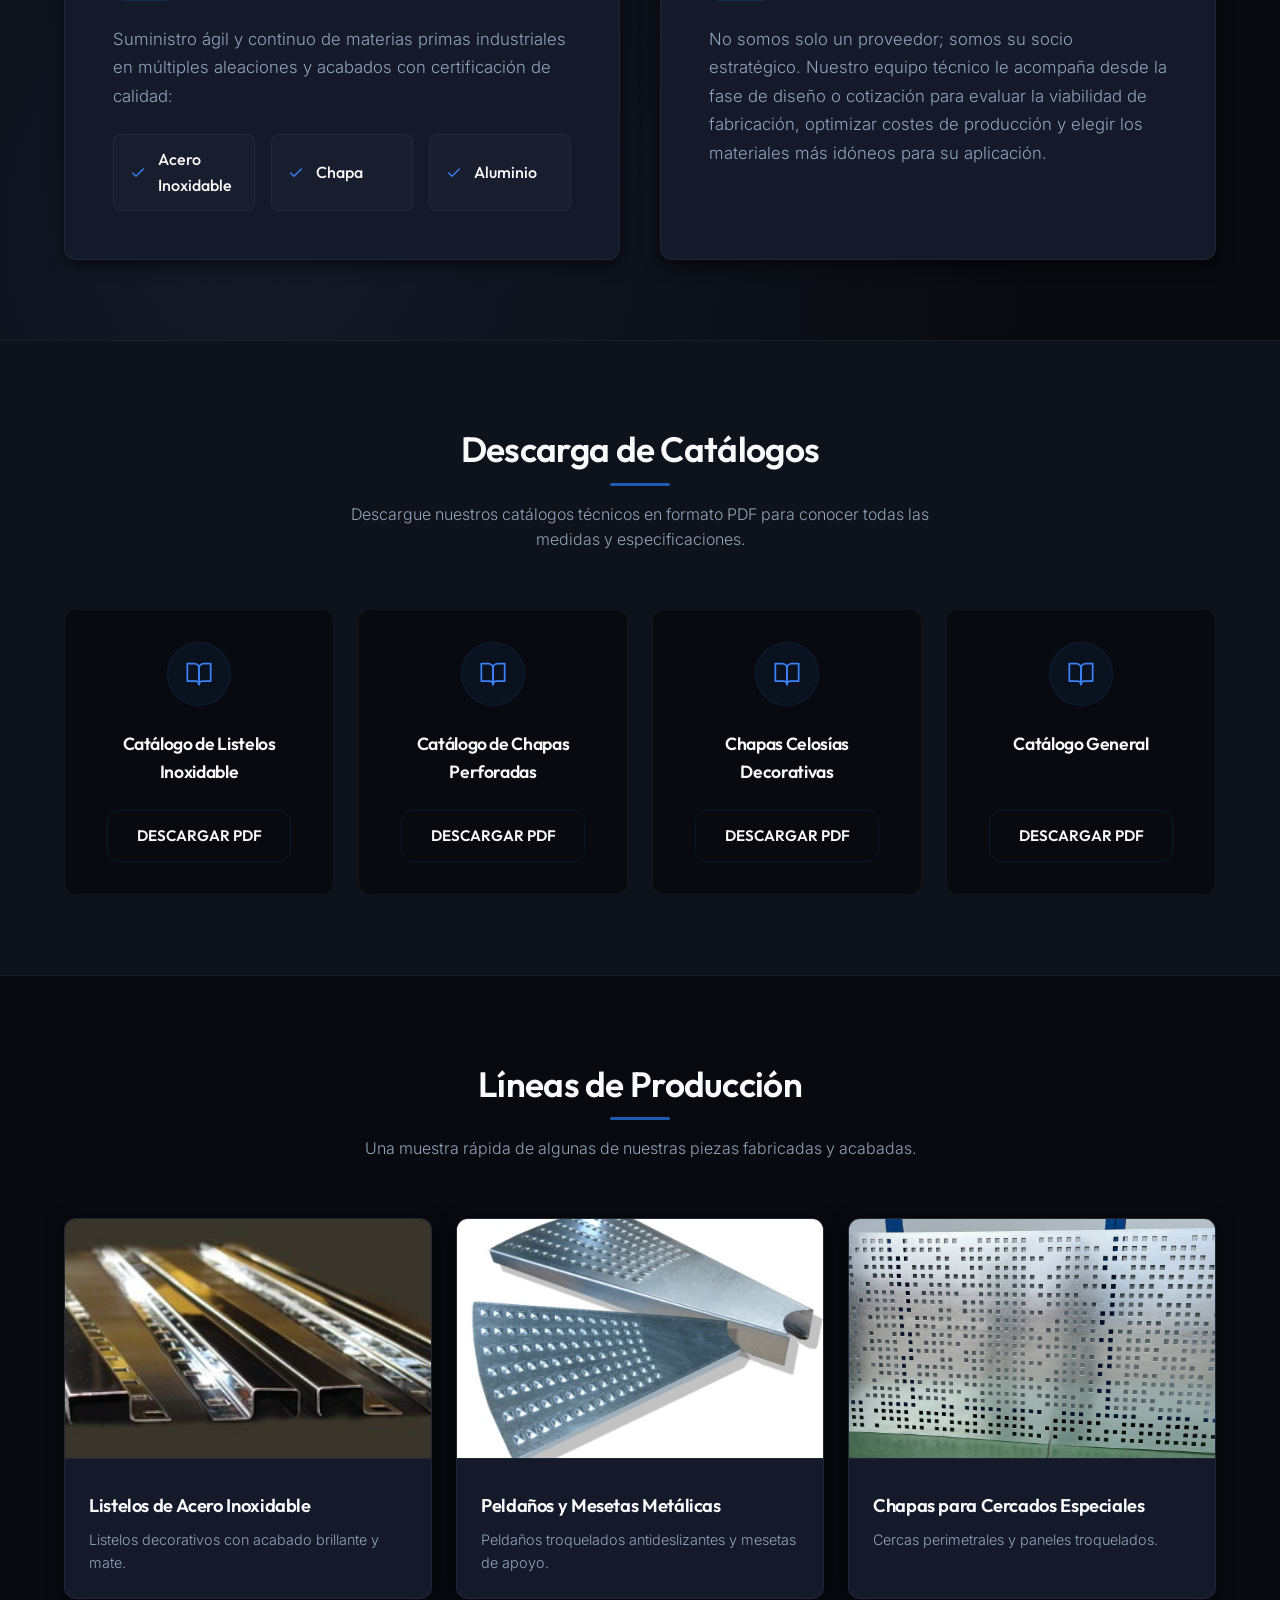
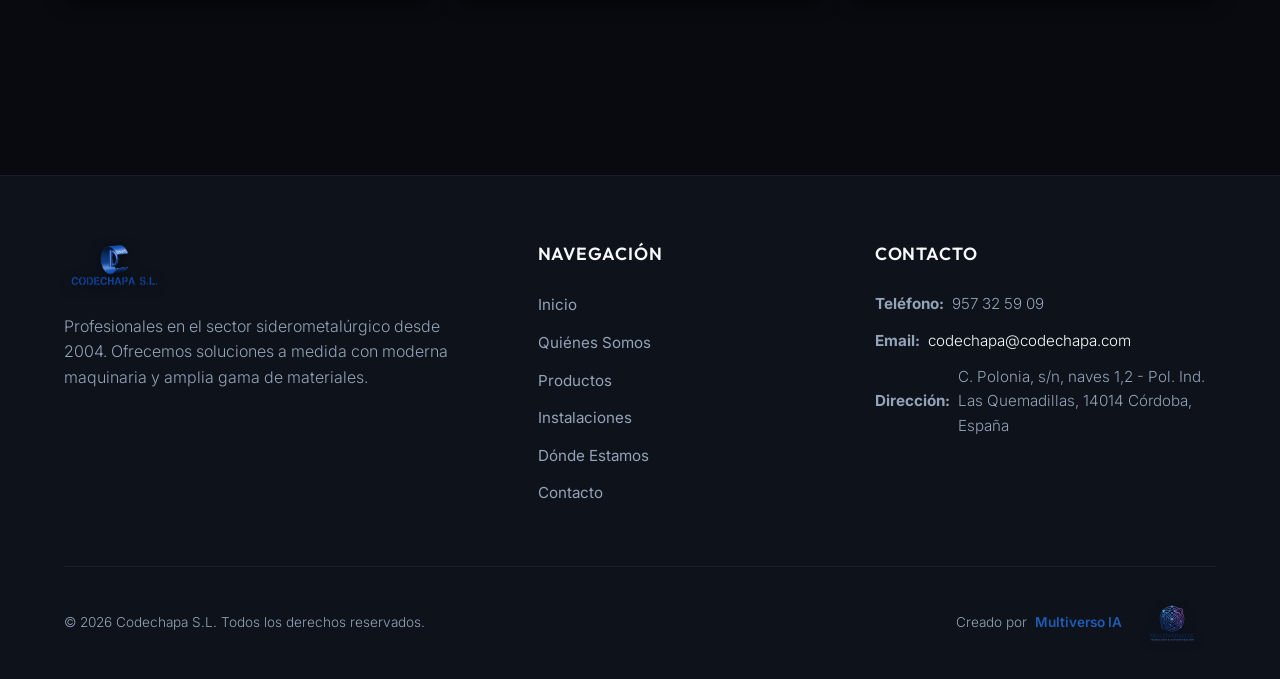
==== commit df0b6a3b: "Actualizar direccion, agregar nuevas secciones, cambiar iconos PDF por libros y añadir imagen/video " ====
--- a/index.html
+++ b/index.html
@@ -1,13 +1,17 @@
 <!DOCTYPE html>
 <html lang="es">
+
 <head>
     <meta charset="UTF-8">
     <meta name="viewport" content="width=device-width, initial-scale=1.0">
     <title>Codechapa S.L. - Corte y Deformación de Chapa</title>
-    <meta name="keywords" content="chapa, plegados, punzonar, frio, corte, deformación, galvanizado, aluminio, acero, troquelado, escalones, metalicos, rejas, perforado, vallas, decoración, metal, perfiles, mesetas, canalones, aleros, bafles, cnc, rotulos, carteles, estanterias" />
-    <meta name="description" content="Codechapa, Corte y deformación de la Chapa, Venta de Galvanizado, Acero inoxidable, Aluminio, Punzonado CNC, Plegado CNC, Asesoramiento Profesional." />
+    <meta name="keywords"
+        content="chapa, plegados, punzonar, frio, corte, deformación, galvanizado, aluminio, acero, troquelado, escalones, metalicos, rejas, perforado, vallas, decoración, metal, perfiles, mesetas, canalones, aleros, bafles, cnc, rotulos, carteles, estanterias" />
+    <meta name="description"
+        content="Codechapa, Corte y deformación de la Chapa, Venta de Galvanizado, Acero inoxidable, Aluminio, Punzonado CNC, Plegado CNC, Asesoramiento Profesional." />
     <link rel="stylesheet" href="assets/s.css">
 </head>
+
 <body>
 
     <!-- Cabecera -->
@@ -43,12 +47,15 @@
             <!-- Dark Overlay for Readability -->
             <div class="hero-overlay"></div>
         </div>
-        
+
         <div class="container hero-grid">
             <div class="hero-content">
                 <span class="hero-subtitle">Especialistas en el Metal</span>
                 <h1>Corte y Deformación de la Chapa</h1>
-                <p class="hero-description">Desde 2004 ofreciendo asesoramiento profesional y soluciones industriales de alta precisión. Venta y manipulación de acero galvanizado, acero inoxidable, aluminio y más.</p>
+                <p class="hero-description">En Codechapa S.L. ponemos a su disposición capacidades avanzadas de
+                    fabricación, transformación y distribución metalúrgica. Nuestro parque de maquinaria de última
+                    generación y un equipo técnico altamente especializado nos permiten garantizar la máxima precisión
+                    en cada proyecto.</p>
                 <div class="hero-buttons">
                     <a href="Productos.html" class="btn btn-primary">Ver Productos</a>
                     <a href="Contacto.html" class="btn btn-secondary">Contactar</a>
@@ -64,13 +71,14 @@
     <section class="features-section">
         <div class="container">
             <div class="section-header">
-                <h2>Servicios de Alta Precisión</h2>
+                <h2>Centro de Transformación de Chapa (Tecnología CNC)</h2>
                 <p>Equipados con maquinaria de control numérico y operados por profesionales expertos.</p>
             </div>
             <div class="features-grid">
                 <div class="feature-card">
-                                        <div class="feature-icon">
-                        <svg xmlns="http://www.w3.org/2000/svg" viewBox="0 0 24 24" width="48" height="48" fill="none" stroke="currentColor" stroke-width="1.5" stroke-linecap="round" stroke-linejoin="round">
+                    <div class="feature-icon">
+                        <svg xmlns="http://www.w3.org/2000/svg" viewBox="0 0 24 24" width="48" height="48" fill="none"
+                            stroke="currentColor" stroke-width="1.5" stroke-linecap="round" stroke-linejoin="round">
                             <rect x="3" y="3" width="18" height="18" rx="2" stroke="currentColor" />
                             <circle cx="8" cy="8" r="2" fill="currentColor" opacity="0.3" stroke="currentColor" />
                             <circle cx="16" cy="8" r="2" fill="currentColor" opacity="0.3" stroke="currentColor" />
@@ -80,11 +88,13 @@
                         </svg>
                     </div>
                     <h3>Punzonado CNC</h3>
-                    <p>Punzonado de alta precisión en todo tipo de espesores y metales para piezas a medida y perforaciones personalizadas.</p>
+                    <p>Procesado de geometrías complejas, troquelados y embuticiones con alta velocidad, optimización de
+                        material y total repetibilidad técnica.</p>
                 </div>
                 <div class="feature-card">
-                                        <div class="feature-icon">
-                        <svg xmlns="http://www.w3.org/2000/svg" viewBox="0 0 24 24" width="48" height="48" fill="none" stroke="currentColor" stroke-width="1.5" stroke-linecap="round" stroke-linejoin="round">
+                    <div class="feature-icon">
+                        <svg xmlns="http://www.w3.org/2000/svg" viewBox="0 0 24 24" width="48" height="48" fill="none"
+                            stroke="currentColor" stroke-width="1.5" stroke-linecap="round" stroke-linejoin="round">
                             <path d="M5 3h14l-7 9z" fill="currentColor" opacity="0.1" />
                             <path d="M2 13h9.5l4 4V21" stroke-width="2" stroke="currentColor" />
                             <path d="M7 21h10" stroke="currentColor" />
@@ -92,11 +102,13 @@
                         </svg>
                     </div>
                     <h3>Plegado CNC</h3>
-                    <p>Plegado de chapa de control numérico para formas complejas, perfiles, remates, bandejas y canalones a medida.</p>
+                    <p>Deformación de precisión controlada por tecnología de última generación, asegurando pliegues
+                        exactos incluso en geometrías de alta dificultad.</p>
                 </div>
                 <div class="feature-card">
-                                        <div class="feature-icon">
-                        <svg xmlns="http://www.w3.org/2000/svg" viewBox="0 0 24 24" width="48" height="48" fill="none" stroke="currentColor" stroke-width="1.5" stroke-linecap="round" stroke-linejoin="round">
+                    <div class="feature-icon">
+                        <svg xmlns="http://www.w3.org/2000/svg" viewBox="0 0 24 24" width="48" height="48" fill="none"
+                            stroke="currentColor" stroke-width="1.5" stroke-linecap="round" stroke-linejoin="round">
                             <path d="M4 19.5A2.5 2.5 0 0 1 6.5 17H20" stroke="currentColor" />
                             <path d="M6 2v15H20V2H6z" stroke="currentColor" />
                             <circle cx="13" cy="9" r="3" stroke-dasharray="2 1" stroke="currentColor" />
@@ -104,8 +116,67 @@
                             <path d="M11 11h4" stroke="currentColor" />
                         </svg>
                     </div>
-                    <h3>Asesoramiento Profesional</h3>
-                    <p>Le ayudamos a diseñar la pieza ideal para su proyecto de construcción, climatización o decoración industrial.</p>
+                    <h3>Corte y Deformación a Medida</h3>
+                    <p>Flexibilidad absoluta para adaptar los formatos y dimensiones a los requerimientos específicos de
+                        sus planos de ingeniería.</p>
+                </div>
+            </div>
+        </div>
+    </section>
+
+    <!-- Distribución y Asesoramiento Técnico -->
+    <section class="services-info-section">
+        <div class="container">
+            <div class="services-info-grid">
+                <!-- Card 1: Distribución y Stock de Materiales -->
+                <div class="info-card">
+                    <div class="info-card-header">
+                        <div class="info-card-icon">
+                            <svg xmlns="http://www.w3.org/2000/svg" viewBox="0 0 24 24" width="32" height="32" fill="none"
+                                stroke="currentColor" stroke-width="1.5" stroke-linecap="round" stroke-linejoin="round">
+                                <path d="M21 16V8a2 2 0 0 0-1-1.73l-7-4a2 2 0 0 0-2 0l-7 4A2 2 0 0 0 3 8v8a2 2 0 0 0 1 1.73l7 4a2 2 0 0 0 2 0l7-4A2 2 0 0 0 21 16z"></path>
+                                <polyline points="3.27 6.96 12 12.01 20.73 6.96"></polyline>
+                                <line x1="12" y1="22.08" x2="12" y2="12"></line>
+                            </svg>
+                        </div>
+                        <h3>Distribución y Stock de Materiales</h3>
+                    </div>
+                    <div class="info-card-body">
+                        <p>Suministro ágil y continuo de materias primas industriales en múltiples aleaciones y acabados con certificación de calidad:</p>
+                        <ul class="materials-list">
+                            <li>
+                                <svg xmlns="http://www.w3.org/2000/svg" width="16" height="16" viewBox="0 0 24 24" fill="none" stroke="currentColor" stroke-width="2" stroke-linecap="round" stroke-linejoin="round" class="check-icon"><polyline points="20 6 9 17 4 12"></polyline></svg>
+                                <span>Acero Inoxidable</span>
+                            </li>
+                            <li>
+                                <svg xmlns="http://www.w3.org/2000/svg" width="16" height="16" viewBox="0 0 24 24" fill="none" stroke="currentColor" stroke-width="2" stroke-linecap="round" stroke-linejoin="round" class="check-icon"><polyline points="20 6 9 17 4 12"></polyline></svg>
+                                <span>Chapa</span>
+                            </li>
+                            <li>
+                                <svg xmlns="http://www.w3.org/2000/svg" width="16" height="16" viewBox="0 0 24 24" fill="none" stroke="currentColor" stroke-width="2" stroke-linecap="round" stroke-linejoin="round" class="check-icon"><polyline points="20 6 9 17 4 12"></polyline></svg>
+                                <span>Aluminio</span>
+                            </li>
+                        </ul>
+                    </div>
+                </div>
+
+                <!-- Card 2: Asesoramiento Técnico Profesional -->
+                <div class="info-card">
+                    <div class="info-card-header">
+                        <div class="info-card-icon">
+                            <svg xmlns="http://www.w3.org/2000/svg" viewBox="0 0 24 24" width="32" height="32" fill="none"
+                                stroke="currentColor" stroke-width="1.5" stroke-linecap="round" stroke-linejoin="round">
+                                <path d="M17 21v-2a4 4 0 0 0-4-4H5a4 4 0 0 0-4 4v2"></path>
+                                <circle cx="9" cy="7" r="4"></circle>
+                                <path d="M23 21v-2a4 4 0 0 0-3-3.87"></path>
+                                <path d="M16 3.13a4 4 0 0 1 0 7.75"></path>
+                            </svg>
+                        </div>
+                        <h3>Asesoramiento Técnico Profesional</h3>
+                    </div>
+                    <div class="info-card-body">
+                        <p>No somos solo un proveedor; somos su socio estratégico. Nuestro equipo técnico le acompaña desde la fase de diseño o cotización para evaluar la viabilidad de fabricación, optimizar costes de producción y elegir los materiales más idóneos para su aplicación.</p>
+                    </div>
                 </div>
             </div>
         </div>
@@ -116,26 +187,53 @@
         <div class="container">
             <div class="section-header">
                 <h2>Descarga de Catálogos</h2>
-                <p>Descargue nuestros catálogos técnicos en formato PDF para conocer todas las medidas y especificaciones.</p>
+                <p>Descargue nuestros catálogos técnicos en formato PDF para conocer todas las medidas y
+                    especificaciones.</p>
             </div>
             <div class="catalog-grid">
                 <div class="catalog-card">
-                    <div class="pdf-icon">PDF</div>
+                    <div class="pdf-icon">
+                        <svg xmlns="http://www.w3.org/2000/svg" viewBox="0 0 24 24" width="28" height="28" fill="none"
+                            stroke="currentColor" stroke-width="1.5" stroke-linecap="round" stroke-linejoin="round">
+                            <path d="M2 3h6a4 4 0 0 1 4 4v14a3 3 0 0 0-3-3H2z"></path>
+                            <path d="M22 3h-6a4 4 0 0 0-4 4v14a3 3 0 0 1 3-3h7z"></path>
+                        </svg>
+                    </div>
                     <h3>Catálogo de Listelos Inoxidable</h3>
                     <a href="archivos/Listelos.pdf" class="btn btn-secondary btn-sm" target="_blank">Descargar PDF</a>
                 </div>
                 <div class="catalog-card">
-                    <div class="pdf-icon">PDF</div>
+                    <div class="pdf-icon">
+                        <svg xmlns="http://www.w3.org/2000/svg" viewBox="0 0 24 24" width="28" height="28" fill="none"
+                            stroke="currentColor" stroke-width="1.5" stroke-linecap="round" stroke-linejoin="round">
+                            <path d="M2 3h6a4 4 0 0 1 4 4v14a3 3 0 0 0-3-3H2z"></path>
+                            <path d="M22 3h-6a4 4 0 0 0-4 4v14a3 3 0 0 1 3-3h7z"></path>
+                        </svg>
+                    </div>
                     <h3>Catálogo de Chapas Perforadas</h3>
-                    <a href="archivos/CATALOGO_CHAPAS_PERFORADAS.pdf" class="btn btn-secondary btn-sm" target="_blank">Descargar PDF</a>
+                    <a href="archivos/CATALOGO_CHAPAS_PERFORADAS.pdf" class="btn btn-secondary btn-sm"
+                        target="_blank">Descargar PDF</a>
                 </div>
                 <div class="catalog-card">
-                    <div class="pdf-icon">PDF</div>
+                    <div class="pdf-icon">
+                        <svg xmlns="http://www.w3.org/2000/svg" viewBox="0 0 24 24" width="28" height="28" fill="none"
+                            stroke="currentColor" stroke-width="1.5" stroke-linecap="round" stroke-linejoin="round">
+                            <path d="M2 3h6a4 4 0 0 1 4 4v14a3 3 0 0 0-3-3H2z"></path>
+                            <path d="M22 3h-6a4 4 0 0 0-4 4v14a3 3 0 0 1 3-3h7z"></path>
+                        </svg>
+                    </div>
                     <h3>Chapas Celosías Decorativas</h3>
-                    <a href="archivos/CATALOGO_CELOSIAS_2023%20CODE.pdf" class="btn btn-secondary btn-sm" target="_blank">Descargar PDF</a>
+                    <a href="archivos/CATALOGO_CELOSIAS_2023%20CODE.pdf" class="btn btn-secondary btn-sm"
+                        target="_blank">Descargar PDF</a>
                 </div>
                 <div class="catalog-card">
-                    <div class="pdf-icon">PDF</div>
+                    <div class="pdf-icon">
+                        <svg xmlns="http://www.w3.org/2000/svg" viewBox="0 0 24 24" width="28" height="28" fill="none"
+                            stroke="currentColor" stroke-width="1.5" stroke-linecap="round" stroke-linejoin="round">
+                            <path d="M2 3h6a4 4 0 0 1 4 4v14a3 3 0 0 0-3-3H2z"></path>
+                            <path d="M22 3h-6a4 4 0 0 0-4 4v14a3 3 0 0 1 3-3h7z"></path>
+                        </svg>
+                    </div>
                     <h3>Catálogo General</h3>
                     <a href="archivos/Catalogo.pdf" class="btn btn-secondary btn-sm" target="_blank">Descargar PDF</a>
                 </div>
@@ -162,7 +260,8 @@
                 </div>
                 <div class="gallery-card">
                     <a href="archivos/escalones/GRUPO2.jpg" data-zoom>
-                        <img class="gallery-card-img" src="archivos/escalones/GRUPO2.jpg" alt="Peldaños y Mesetas Metálicas">
+                        <img class="gallery-card-img" src="archivos/escalones/GRUPO2.jpg"
+                            alt="Peldaños y Mesetas Metálicas">
                     </a>
                     <div class="gallery-card-content">
                         <h3>Peldaños y Mesetas Metálicas</h3>
@@ -187,8 +286,10 @@
         <div class="container">
             <div class="footer-grid">
                 <div class="footer-col">
-                    <img src="images/logomejorado_transparent.png" alt="Codechapa S.L." style="height: 50px; margin-bottom: 1rem; filter: drop-shadow(0 2px 6px rgba(0,0,0,0.5));">
-                    <p>Profesionales en el sector siderometalúrgico desde 2004. Ofrecemos soluciones a medida con moderna maquinaria y amplia gama de materiales.</p>
+                    <img src="images/logomejorado_transparent.png" alt="Codechapa S.L."
+                        style="height: 50px; margin-bottom: 1rem; filter: drop-shadow(0 2px 6px rgba(0,0,0,0.5));">
+                    <p>Profesionales en el sector siderometalúrgico desde 2004. Ofrecemos soluciones a medida con
+                        moderna maquinaria y amplia gama de materiales.</p>
                 </div>
                 <div class="footer-col">
                     <h4>Navegación</h4>
@@ -205,18 +306,21 @@
                     <h4>Contacto</h4>
                     <div class="footer-contact-info">
                         <p><strong>Teléfono:</strong> 957 32 59 09</p>
-                        <p><strong>Email:</strong> <a href="mailto:codechapa@codechapa.com">codechapa@codechapa.com</a></p>
-                        <p><strong>Dirección:</strong> Pol. Ind. Las Quemadillas, Córdoba, España</p>
+                        <p><strong>Email:</strong> <a href="mailto:codechapa@codechapa.com">codechapa@codechapa.com</a>
+                        </p>
+                        <p><strong>Dirección:</strong> C. Polonia, s/n, naves 1,2 - Pol. Ind. Las Quemadillas, 14014 Córdoba, España</p>
                     </div>
                 </div>
             </div>
             <div class="footer-bottom">
                 <p>&copy; 2026 Codechapa S.L. Todos los derechos reservados.</p>
-                                <p style="display: flex; align-items: center; gap: 0.5rem; justify-content: center; flex-wrap: wrap;">
-                    Creado por 
-                    <a href="https://www.multiversoia.com" target="_blank" rel="noopener noreferrer" style="color: var(--accent); font-weight: 600; display: inline-flex; align-items: center; gap: 0.35rem; text-decoration: none; transition: var(--transition);">
+                <p style="display: flex; align-items: center; gap: 0.5rem; justify-content: center; flex-wrap: wrap;">
+                    Creado por
+                    <a href="https://www.multiversoia.com" target="_blank" rel="noopener noreferrer"
+                        style="color: var(--accent); font-weight: 600; display: inline-flex; align-items: center; gap: 0.35rem; text-decoration: none; transition: var(--transition);">
                         Multiverso IA
-                        <img src="images/multiverso_logo.png" alt="Multiverso IA" style="height: 48px; width: auto; vertical-align: middle; filter: drop-shadow(0 2px 6px rgba(0,0,0,0.4));">
+                        <img src="images/multiverso_logo.png" alt="Multiverso IA"
+                            style="height: 48px; width: auto; vertical-align: middle; filter: drop-shadow(0 2px 6px rgba(0,0,0,0.4));">
                     </a>
                 </p>
             </div>
@@ -270,11 +374,14 @@
         }
     </script>
     <!-- Botón Flotante de WhatsApp -->
-    <a href="https://wa.me/34957325909" class="whatsapp-float" target="_blank" rel="noopener noreferrer" aria-label="Chat on WhatsApp">
+    <a href="https://wa.me/34957325909" class="whatsapp-float" target="_blank" rel="noopener noreferrer"
+        aria-label="Chat on WhatsApp">
         <svg xmlns="http://www.w3.org/2000/svg" viewBox="0 0 448 512" width="28" height="28" fill="currentColor">
-            <path d="M380.9 97.1C339 55.1 283.2 32 223.9 32c-122.4 0-222 99.6-222 222 0 39.1 10.2 77.3 29.6 111L3 480l117.7-30.9c32.4 17.7 68.9 27 106.1 27h.1c122.3 0 224.1-99.6 224.1-222 0-59.3-25.2-115-67.1-117zm-157 341.6c-33.2 0-65.7-8.9-94-25.7l-6.7-4-69.8 18.3L72 359.2l-4.4-7c-18.5-29.4-28.2-63.3-28.2-98.2 0-101.7 82.8-184.5 184.6-184.5 49.3 0 95.6 19.2 130.4 54.1 34.8 34.9 56.2 81.2 56.1 130.5 0 101.8-84.9 184.6-186.6 184.6zm101.2-138.2c-5.5-2.8-32.8-16.2-37.9-18-5.1-1.9-8.8-2.8-12.5 2.8-3.7 5.6-14.3 18-17.6 21.8-3.2 3.7-6.5 4.2-12 1.4-32.6-16.3-54-29.1-75.5-66-5.7-9.8 5.7-9.1 16.3-30.3 1.8-3.7 .9-6.9-.5-9.7-1.4-2.8-12.5-30.1-17.1-41.2-4.5-10.8-9.1-9.3-12.5-9.5-3.2-.2-6.9-.2-10.6-.2-3.7 0-9.7 1.4-14.8 6.9-5.1 5.6-19.4 19-19.4 46.3 0 27.3 19.9 53.7 22.6 57.4 2.8 3.7 39.1 59.7 94.8 83.8 35.2 15.2 49 16.5 66.6 13.9 10.7-1.6 32.8-13.4 37.4-26.4 4.6-13 4.6-24.1 3.2-26.4-1.3-2.5-5-3.9-10.5-6.6z"/>
+            <path
+                d="M380.9 97.1C339 55.1 283.2 32 223.9 32c-122.4 0-222 99.6-222 222 0 39.1 10.2 77.3 29.6 111L3 480l117.7-30.9c32.4 17.7 68.9 27 106.1 27h.1c122.3 0 224.1-99.6 224.1-222 0-59.3-25.2-115-67.1-117zm-157 341.6c-33.2 0-65.7-8.9-94-25.7l-6.7-4-69.8 18.3L72 359.2l-4.4-7c-18.5-29.4-28.2-63.3-28.2-98.2 0-101.7 82.8-184.5 184.6-184.5 49.3 0 95.6 19.2 130.4 54.1 34.8 34.9 56.2 81.2 56.1 130.5 0 101.8-84.9 184.6-186.6 184.6zm101.2-138.2c-5.5-2.8-32.8-16.2-37.9-18-5.1-1.9-8.8-2.8-12.5 2.8-3.7 5.6-14.3 18-17.6 21.8-3.2 3.7-6.5 4.2-12 1.4-32.6-16.3-54-29.1-75.5-66-5.7-9.8 5.7-9.1 16.3-30.3 1.8-3.7 .9-6.9-.5-9.7-1.4-2.8-12.5-30.1-17.1-41.2-4.5-10.8-9.1-9.3-12.5-9.5-3.2-.2-6.9-.2-10.6-.2-3.7 0-9.7 1.4-14.8 6.9-5.1 5.6-19.4 19-19.4 46.3 0 27.3 19.9 53.7 22.6 57.4 2.8 3.7 39.1 59.7 94.8 83.8 35.2 15.2 49 16.5 66.6 13.9 10.7-1.6 32.8-13.4 37.4-26.4 4.6-13 4.6-24.1 3.2-26.4-1.3-2.5-5-3.9-10.5-6.6z" />
         </svg>
     </a>
 
 </body>
-</html>
+
+</html>
--- a/assets/s.css
+++ b/assets/s.css
@@ -392,16 +392,25 @@
 .pdf-icon {
     width: 64px;
     height: 64px;
-    background: rgba(59, 130, 246, 0.1);
+    background: rgba(30, 92, 179, 0.1);
+    border: 1px solid rgba(30, 92, 179, 0.2);
     border-radius: 50%;
     display: flex;
     align-items: center;
     justify-content: center;
-    color: #3b82f6;
-    font-size: 2rem;
-    font-weight: 700;
+    color: var(--accent-hover);
     margin-bottom: 1.5rem;
-}
+    transition: var(--transition);
+}
+
+.catalog-card:hover .pdf-icon {
+    background: var(--accent);
+    color: #fff;
+    border-color: var(--accent-hover);
+    box-shadow: 0 0 15px var(--accent-glow);
+    transform: scale(1.05);
+}
+
 
 .catalog-card h3 {
     font-size: 1.1rem;
@@ -1134,3 +1143,132 @@
     position: relative;
     z-index: 3;
 }
+
+/* Services Info Section (Distribución y Asesoramiento) */
+.services-info-section {
+    padding: 5rem 0;
+    background: radial-gradient(circle at 20% 80%, var(--bg-card) 0%, var(--bg-primary) 70%);
+    border-top: 1px solid var(--border-color);
+}
+
+.services-info-grid {
+    display: grid;
+    grid-template-columns: 1fr 1fr;
+    gap: 2.5rem;
+}
+
+@media (max-width: 992px) {
+    .services-info-grid {
+        grid-template-columns: 1fr;
+        gap: 2rem;
+    }
+}
+
+.services-info-section .info-card {
+    background-color: var(--bg-card);
+    border: 1px solid var(--border-color);
+    border-radius: var(--border-radius);
+    padding: 3rem;
+    display: flex;
+    flex-direction: column;
+    gap: 1.5rem;
+    box-shadow: var(--shadow);
+    transition: var(--transition);
+    position: relative;
+    overflow: hidden;
+}
+
+.services-info-section .info-card::before {
+    content: '';
+    position: absolute;
+    top: 0;
+    left: 0;
+    width: 100%;
+    height: 3px;
+    background: linear-gradient(90deg, var(--accent), var(--accent-hover));
+    opacity: 0;
+    transition: var(--transition);
+}
+
+.services-info-section .info-card:hover {
+    transform: translateY(-5px);
+    border-color: var(--border-highlight);
+    box-shadow: var(--shadow-lg);
+}
+
+.services-info-section .info-card:hover::before {
+    opacity: 1;
+}
+
+.info-card-header {
+    display: flex;
+    align-items: center;
+    gap: 1.25rem;
+}
+
+.info-card-icon {
+    display: flex;
+    align-items: center;
+    justify-content: center;
+    width: 64px;
+    height: 64px;
+    background: rgba(30, 92, 179, 0.1);
+    border: 1px solid rgba(30, 92, 179, 0.2);
+    border-radius: 12px;
+    color: var(--accent-hover);
+    flex-shrink: 0;
+    transition: var(--transition);
+}
+
+.services-info-section .info-card:hover .info-card-icon {
+    background: var(--accent);
+    color: #fff;
+    box-shadow: 0 0 15px var(--accent-glow);
+}
+
+.info-card-header h3 {
+    margin-bottom: 0;
+    font-size: 1.5rem;
+    font-weight: 600;
+}
+
+.info-card-body p {
+    font-size: 1.05rem;
+    line-height: 1.7;
+    margin-bottom: 1.5rem;
+}
+
+.materials-list {
+    list-style: none;
+    display: grid;
+    grid-template-columns: repeat(auto-fit, minmax(140px, 1fr));
+    gap: 1rem;
+    margin-top: 1rem;
+    padding: 0;
+}
+
+.materials-list li {
+    display: flex;
+    align-items: center;
+    gap: 0.75rem;
+    font-family: var(--font-heading);
+    font-weight: 500;
+    font-size: 1rem;
+    color: var(--text-primary);
+    background: rgba(255, 255, 255, 0.02);
+    border: 1px solid var(--border-color);
+    padding: 0.75rem 1rem;
+    border-radius: 8px;
+    transition: var(--transition);
+}
+
+.services-info-section .info-card:hover .materials-list li {
+    border-color: rgba(30, 92, 179, 0.15);
+    background: rgba(30, 92, 179, 0.03);
+}
+
+.materials-list li .check-icon {
+    color: var(--accent-hover);
+    flex-shrink: 0;
+}
+
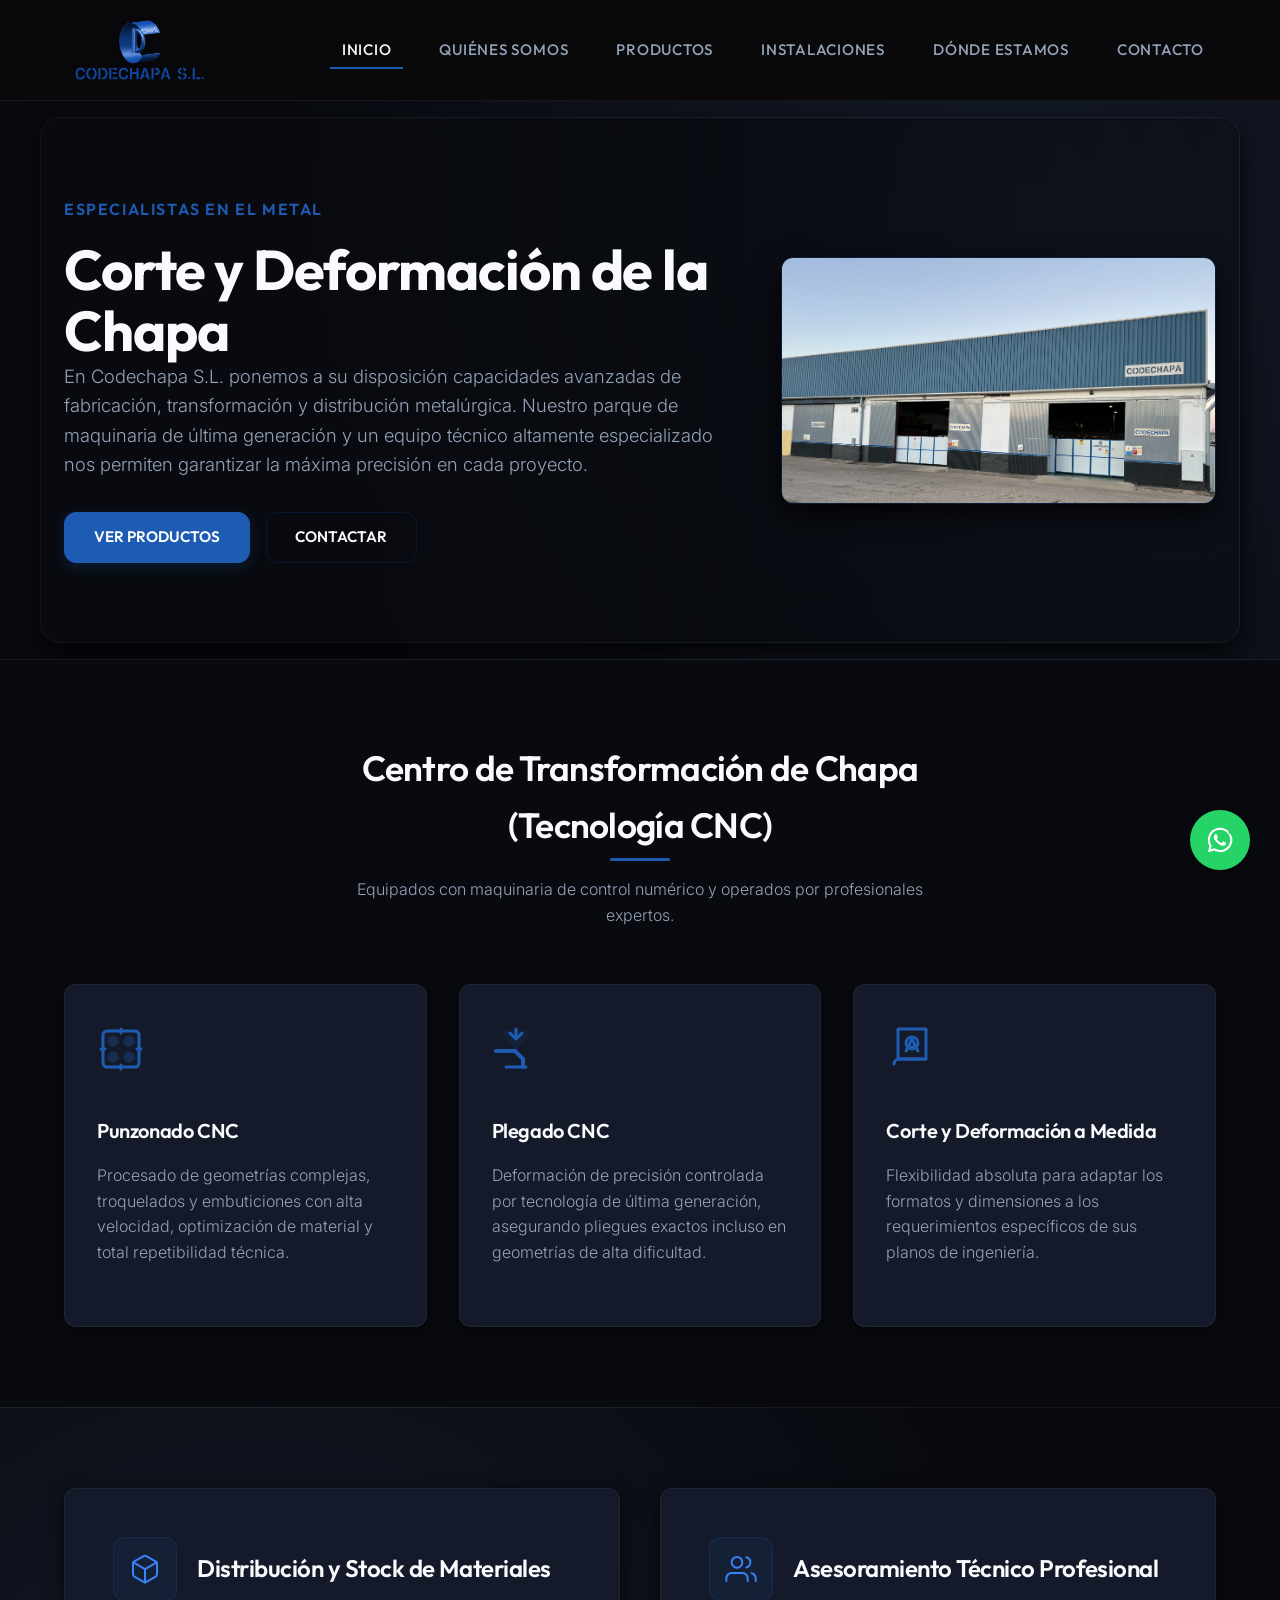
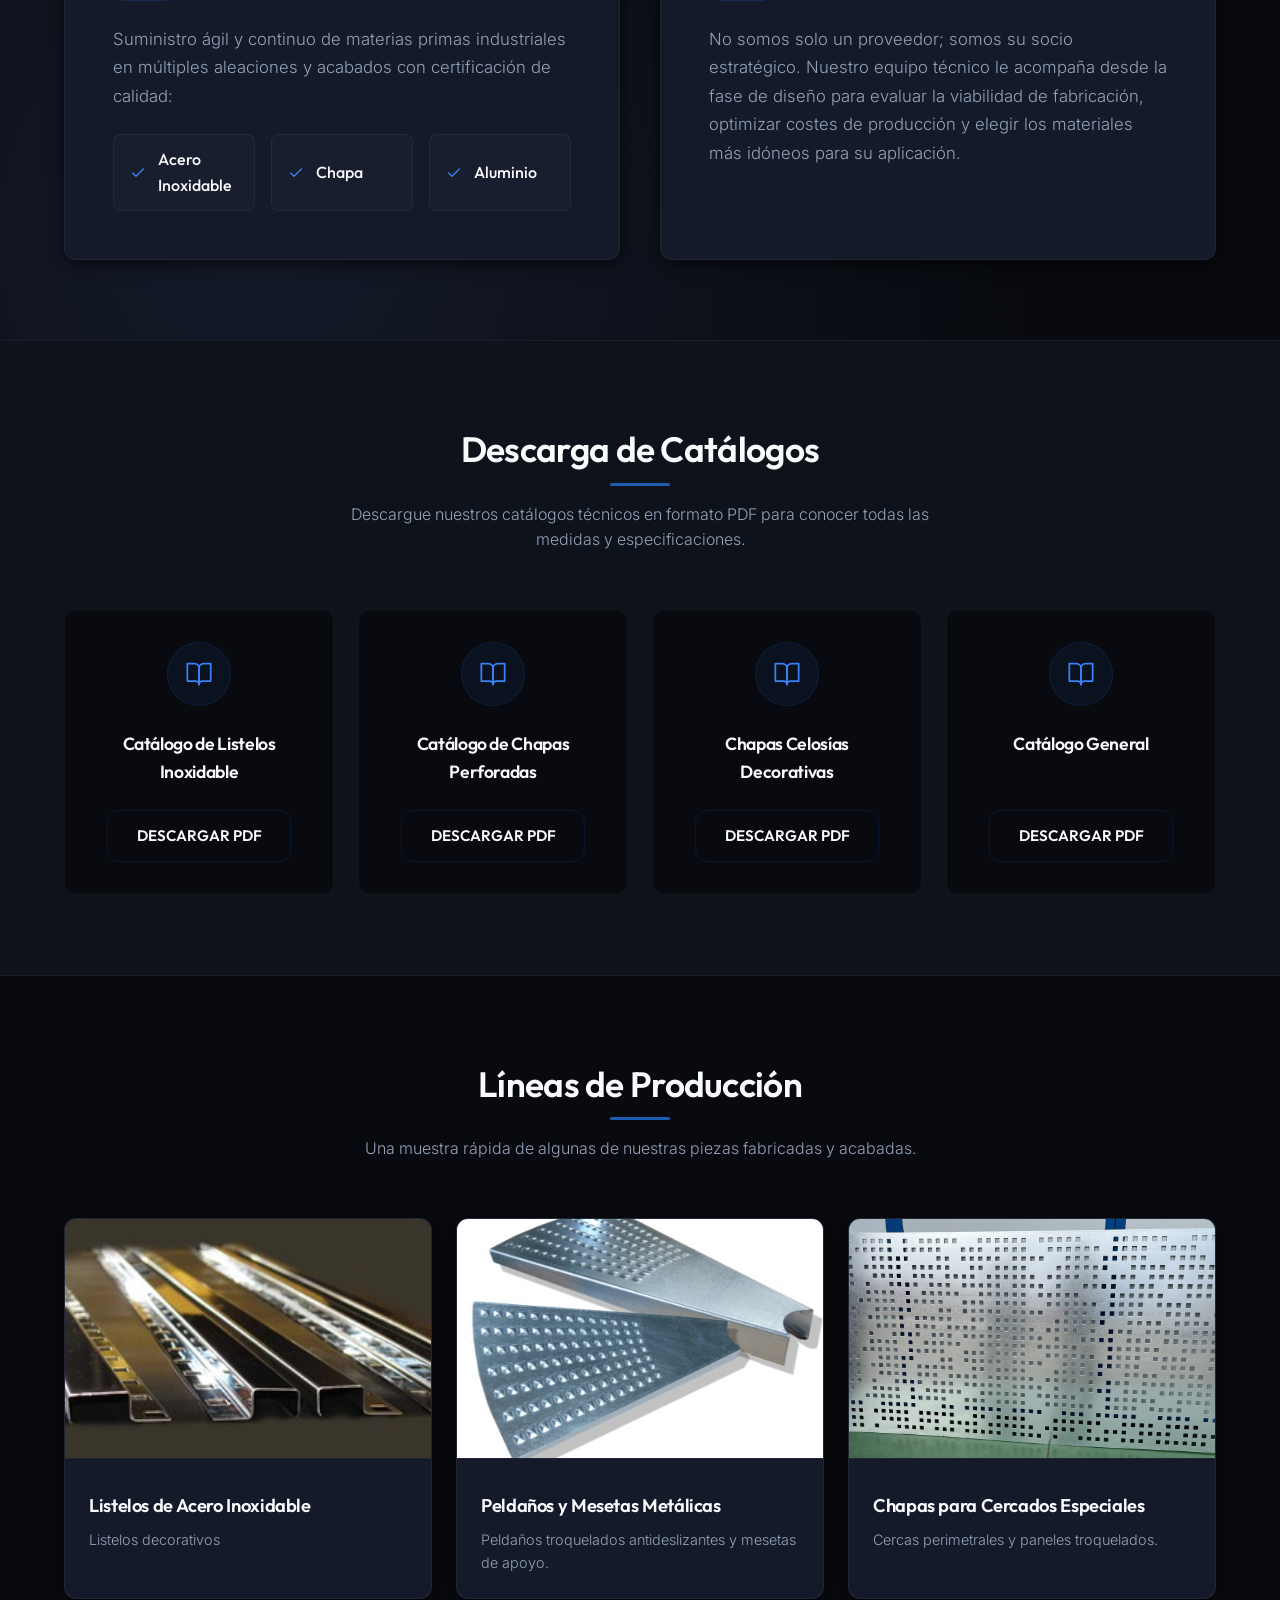
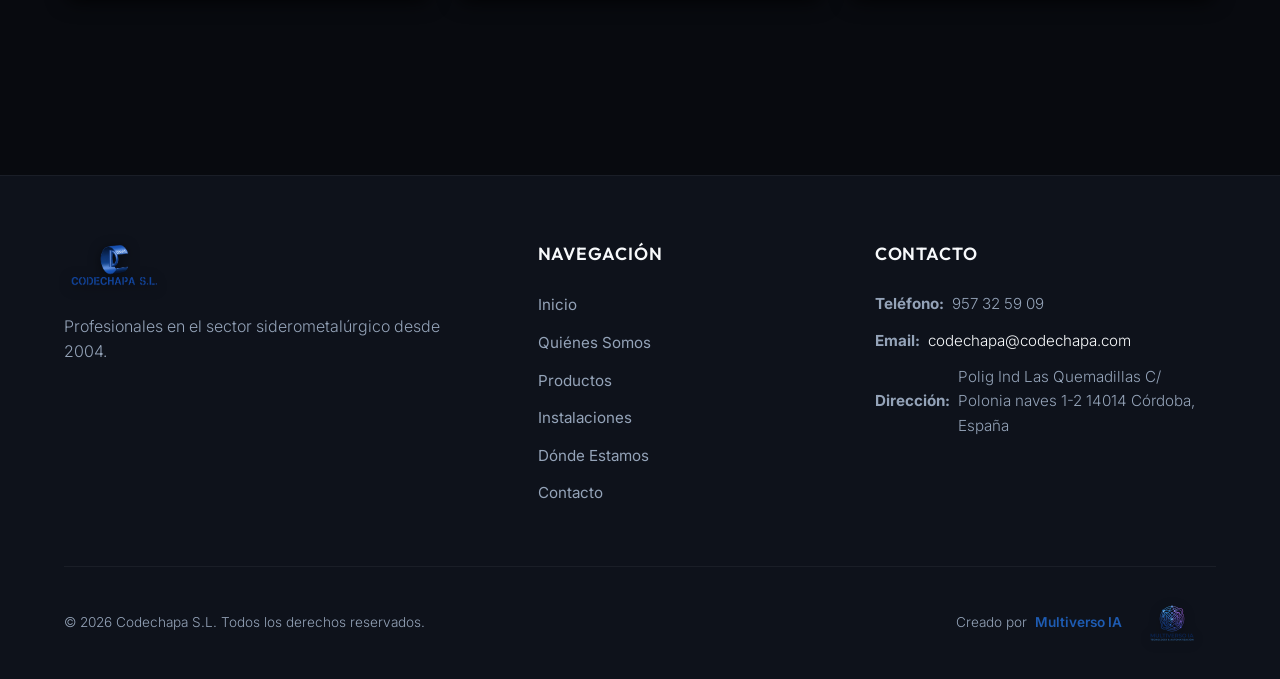
==== commit 8efac39e: "change: actualizar direccion a Polig Ind Las Quemadillas C/ Polonia naves 1-2 14014 Cordoba, Espana" ====
--- a/index.html
+++ b/index.html
@@ -175,7 +175,7 @@
                         <h3>Asesoramiento Técnico Profesional</h3>
                     </div>
                     <div class="info-card-body">
-                        <p>No somos solo un proveedor; somos su socio estratégico. Nuestro equipo técnico le acompaña desde la fase de diseño o cotización para evaluar la viabilidad de fabricación, optimizar costes de producción y elegir los materiales más idóneos para su aplicación.</p>
+                        <p>No somos solo un proveedor; somos su socio estratégico. Nuestro equipo técnico le acompaña desde la fase de diseño   para evaluar la viabilidad de fabricación, optimizar costes de producción y elegir los materiales más idóneos para su aplicación.</p>
                     </div>
                 </div>
             </div>
@@ -255,7 +255,7 @@
                     </a>
                     <div class="gallery-card-content">
                         <h3>Listelos de Acero Inoxidable</h3>
-                        <p>Listelos decorativos con acabado brillante y mate.</p>
+                        <p>Listelos decorativos</p>
                     </div>
                 </div>
                 <div class="gallery-card">
@@ -288,8 +288,7 @@
                 <div class="footer-col">
                     <img src="images/logomejorado_transparent.png" alt="Codechapa S.L."
                         style="height: 50px; margin-bottom: 1rem; filter: drop-shadow(0 2px 6px rgba(0,0,0,0.5));">
-                    <p>Profesionales en el sector siderometalúrgico desde 2004. Ofrecemos soluciones a medida con
-                        moderna maquinaria y amplia gama de materiales.</p>
+                    <p>Profesionales en el sector siderometalúrgico desde 2004.</p>
                 </div>
                 <div class="footer-col">
                     <h4>Navegación</h4>
@@ -308,7 +307,7 @@
                         <p><strong>Teléfono:</strong> 957 32 59 09</p>
                         <p><strong>Email:</strong> <a href="mailto:codechapa@codechapa.com">codechapa@codechapa.com</a>
                         </p>
-                        <p><strong>Dirección:</strong> C. Polonia, s/n, naves 1,2 - Pol. Ind. Las Quemadillas, 14014 Córdoba, España</p>
+                        <p><strong>Dirección:</strong> Polig Ind Las Quemadillas C/ Polonia naves 1-2 14014 Córdoba, España</p>
                     </div>
                 </div>
             </div>
